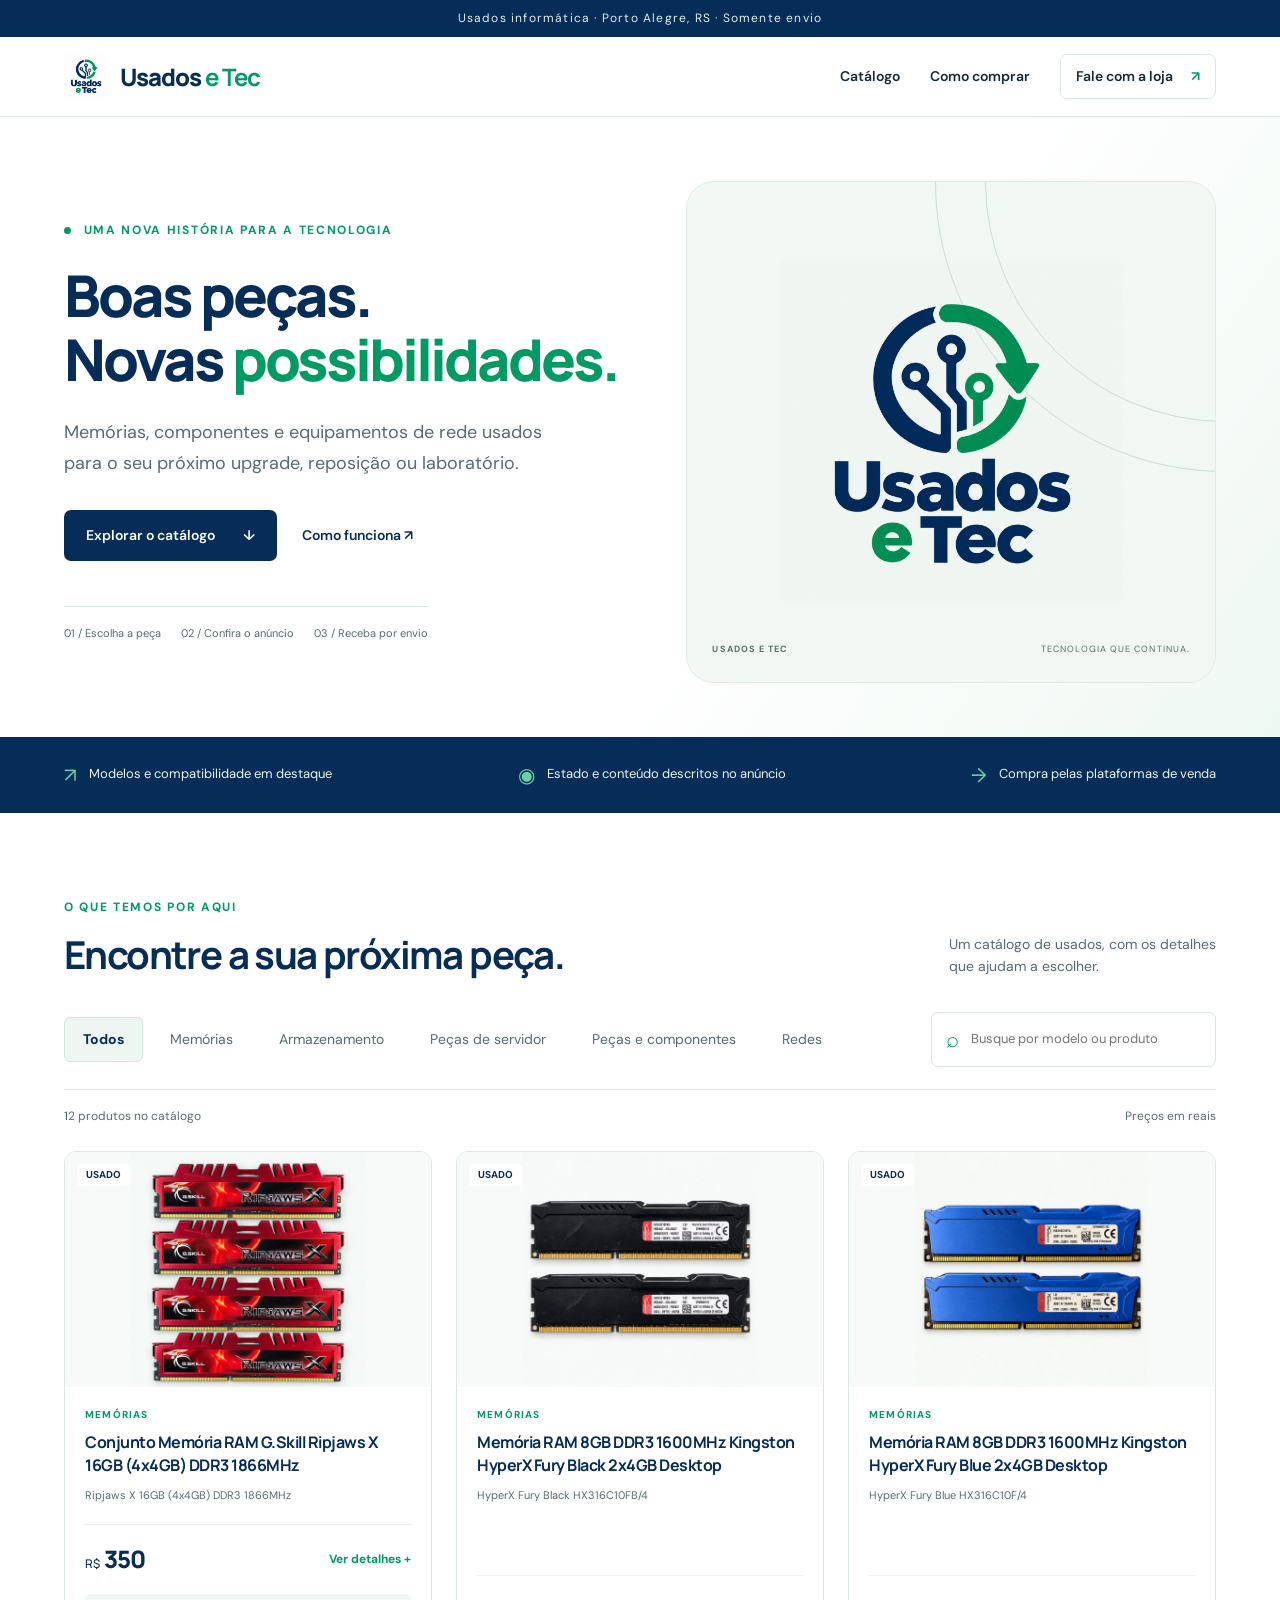
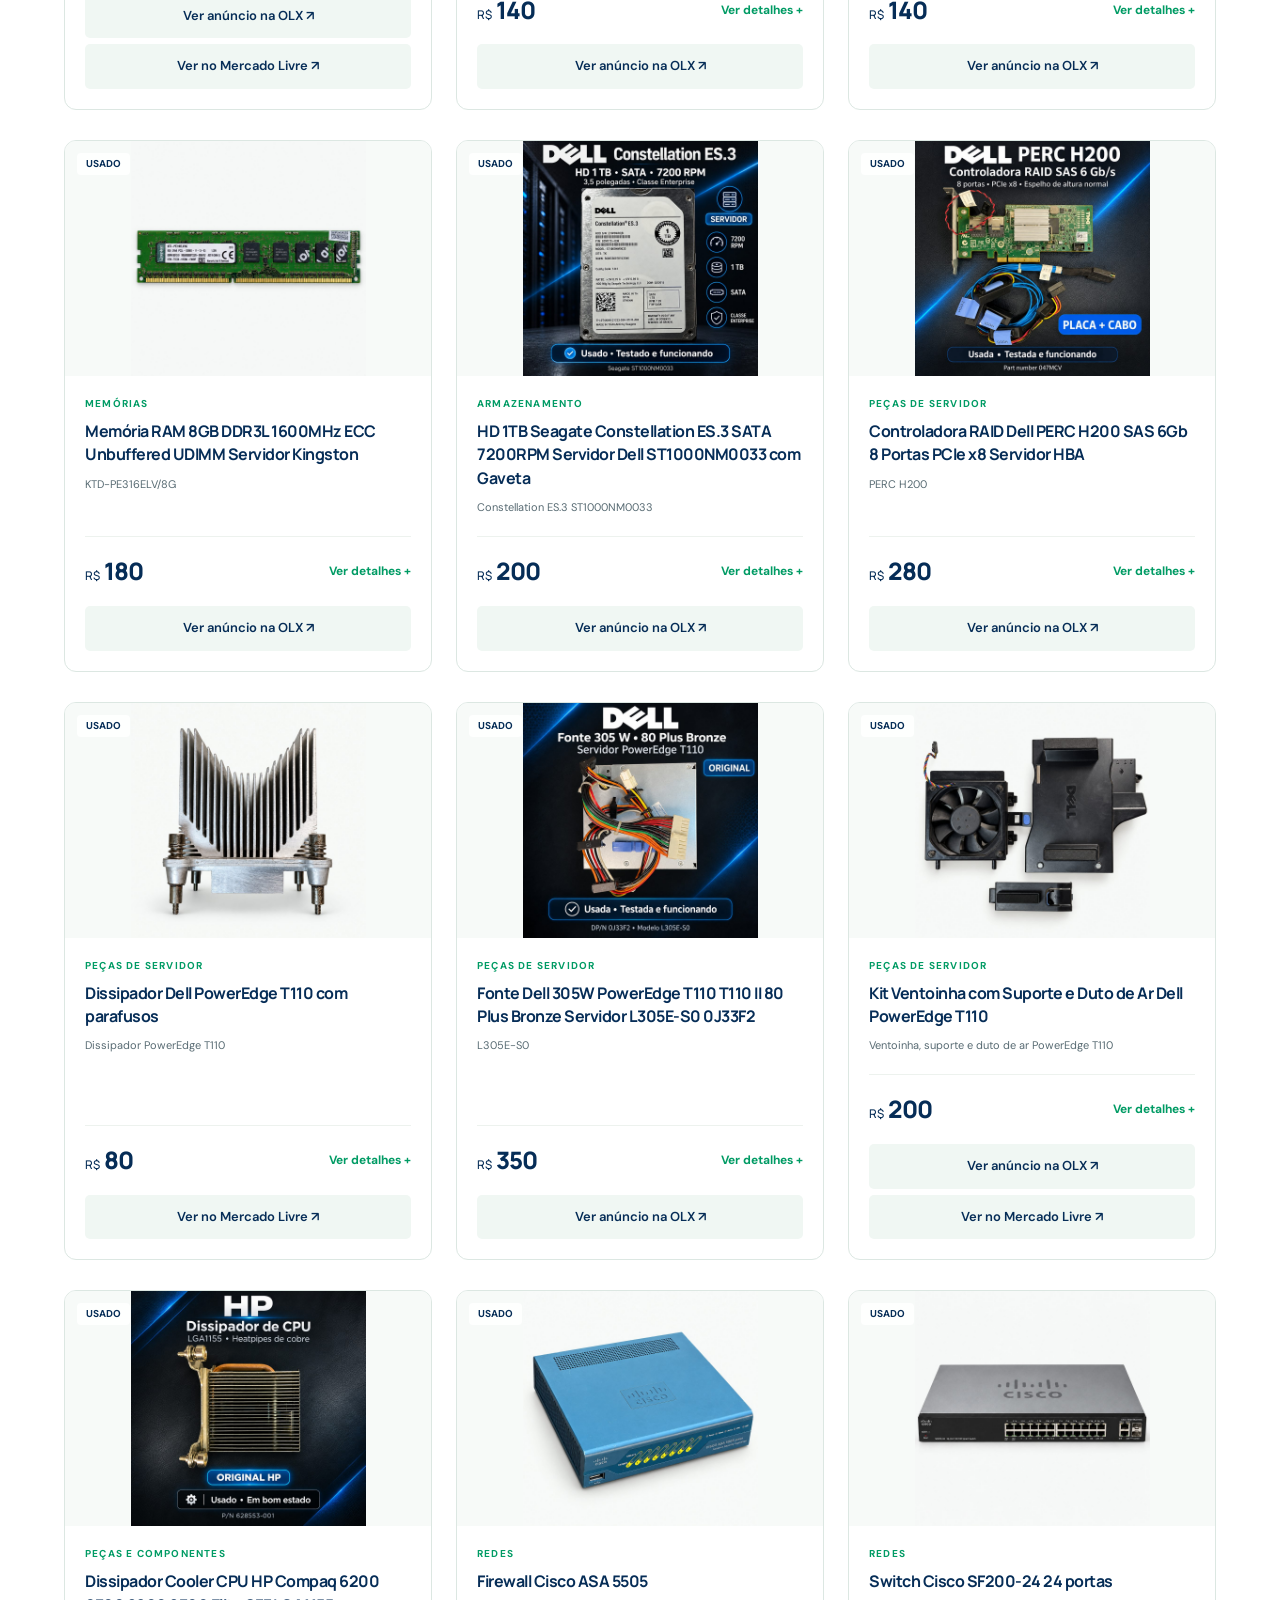
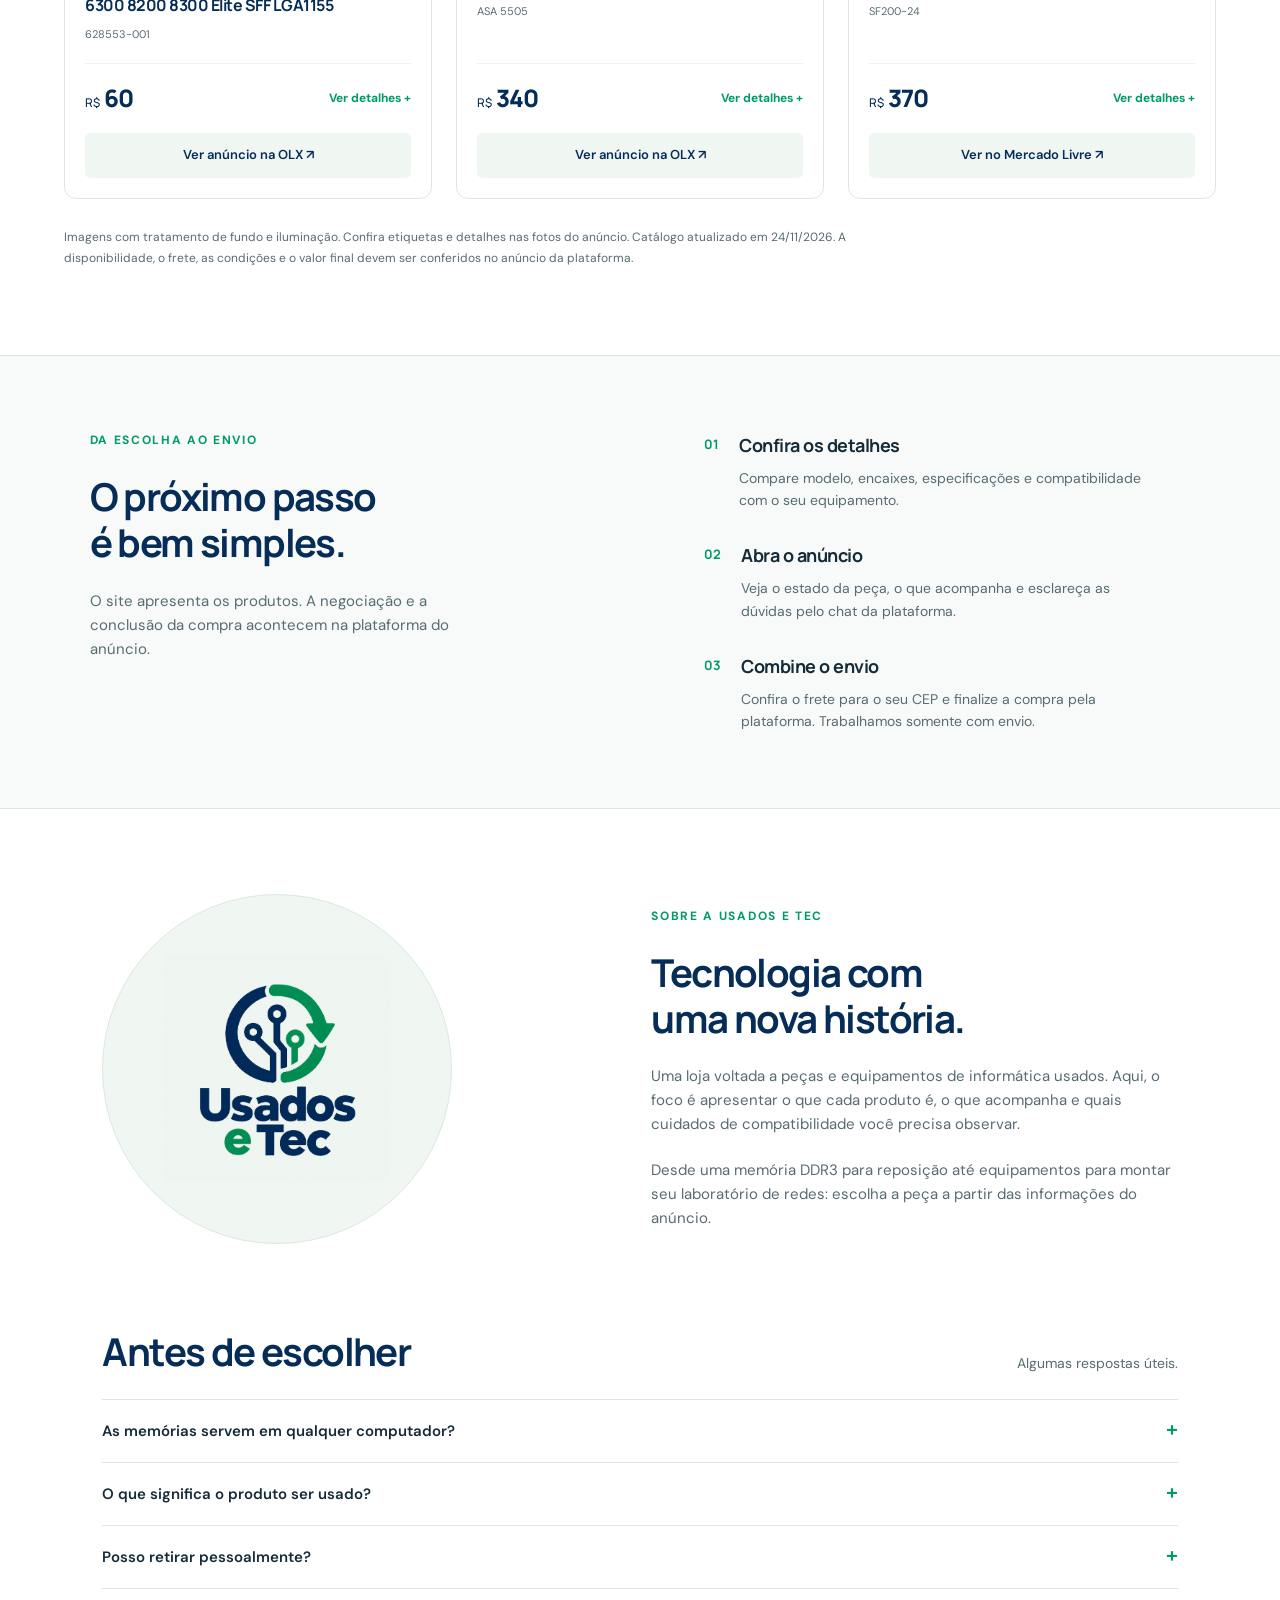
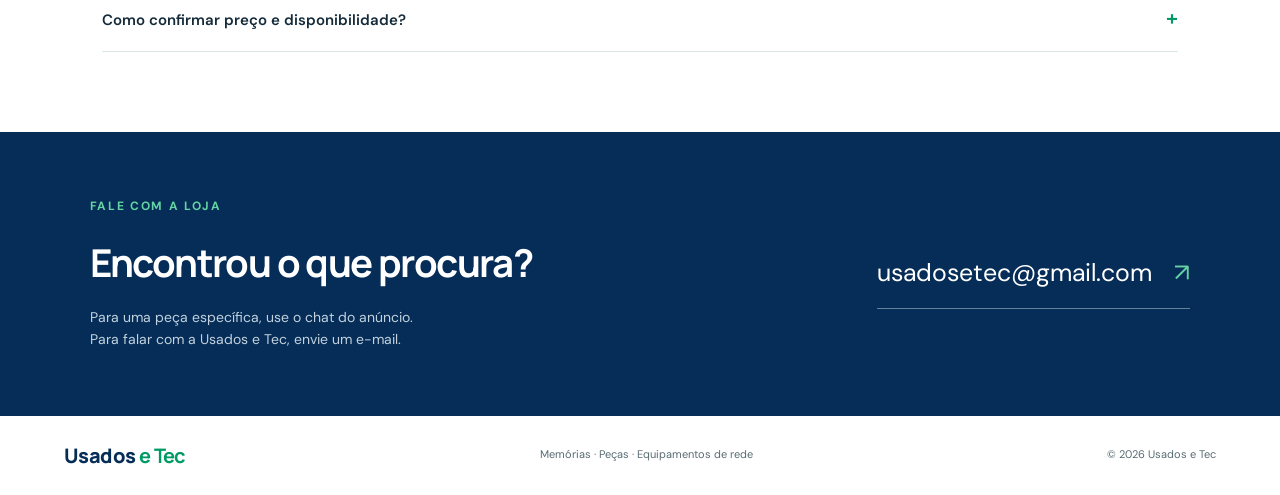
==== index.html @ 4779d508 "Site da loja gerado dos anúncios (24/11/2026)" ====
<!doctype html>
<html lang="pt-BR"><head><meta charset="utf-8"><meta name="viewport" content="width=device-width,initial-scale=1"><meta name="theme-color" content="#062d57"><title>Usados e Tec — Tecnologia com uma nova história</title><meta name="description" content="Memórias, peças de computador e equipamentos de rede usados. Conheça os produtos da Usados e Tec e veja os anúncios para comprar com envio."><link rel="icon" href="assets/logo.png"><link rel="stylesheet" href="style.css"><link rel="canonical" href="https://usadosetec.com.br/">
<script type="application/ld+json">{"@context": "https://schema.org", "@type": "Store", "name": "Usados e Tec", "url": "https://usadosetec.com.br/", "email": "usadosetec@gmail.com", "description": "Peças de informática, memórias e equipamentos de rede usados. Somente envio.", "address": {"@type": "PostalAddress", "addressLocality": "Porto Alegre", "addressRegion": "RS", "addressCountry": "BR"}}</script>
<script type="application/ld+json">{"@context": "https://schema.org", "@type": "ItemList", "name": "Catálogo Usados e Tec", "itemListElement": [{"@type": "ListItem", "position": 1, "url": "https://usadosetec.com.br/produto/memoria-gskill-ripjaws-x-16gb-4x4gb-ddr3-1866.html", "name": "Conjunto Memória RAM G.Skill Ripjaws X 16GB (4x4GB) DDR3 1866MHz"}, {"@type": "ListItem", "position": 2, "url": "https://usadosetec.com.br/produto/hyperx-fury-preta-2x4gb.html", "name": "Memória RAM 8GB DDR3 1600MHz Kingston HyperX Fury Black 2x4GB Desktop"}, {"@type": "ListItem", "position": 3, "url": "https://usadosetec.com.br/produto/hyperx-fury-azul-2x4gb.html", "name": "Memória RAM 8GB DDR3 1600MHz Kingston HyperX Fury Blue 2x4GB Desktop"}, {"@type": "ListItem", "position": 4, "url": "https://usadosetec.com.br/produto/kingston-ecc-8gb-ktd-pe316elv.html", "name": "Memória RAM 8GB DDR3L 1600MHz ECC Unbuffered UDIMM Servidor Kingston"}, {"@type": "ListItem", "position": 5, "url": "https://usadosetec.com.br/produto/hd-seagate-constellation-es3-1tb.html", "name": "HD 1TB Seagate Constellation ES.3 SATA 7200RPM Servidor Dell ST1000NM0033 com Gaveta"}, {"@type": "ListItem", "position": 6, "url": "https://usadosetec.com.br/produto/controladora-dell-perc-h200.html", "name": "Controladora RAID Dell PERC H200 SAS 6Gb 8 Portas PCIe x8 Servidor HBA"}, {"@type": "ListItem", "position": 7, "url": "https://usadosetec.com.br/produto/dissipador-dell-poweredge-t110.html", "name": "Dissipador Dell PowerEdge T110 com parafusos"}, {"@type": "ListItem", "position": 8, "url": "https://usadosetec.com.br/produto/fonte-dell-l305e-s0.html", "name": "Fonte Dell 305W PowerEdge T110 T110 II 80 Plus Bronze Servidor L305E-S0 0J33F2"}, {"@type": "ListItem", "position": 9, "url": "https://usadosetec.com.br/produto/kit-ventoinha-duto-dell-poweredge-t110.html", "name": "Kit Ventoinha com Suporte e Duto de Ar Dell PowerEdge T110"}, {"@type": "ListItem", "position": 10, "url": "https://usadosetec.com.br/produto/dissipador-hp-628553-001.html", "name": "Dissipador Cooler CPU HP Compaq 6200 6300 8200 8300 Elite SFF LGA1155"}, {"@type": "ListItem", "position": 11, "url": "https://usadosetec.com.br/produto/firewall-cisco-asa-5505.html", "name": "Firewall Cisco ASA 5505"}, {"@type": "ListItem", "position": 12, "url": "https://usadosetec.com.br/produto/switch-cisco-sf200-24.html", "name": "Switch Cisco SF200-24 24 portas"}]}</script>
</head>
<body>
<div class="topline">Usados informática · Porto Alegre, RS · Somente envio</div>
<header><a class="brand" href="#inicio" aria-label="Usados e Tec, início"><img src="assets/logo.png" alt="Logo Usados e Tec"><span>Usados <b>e Tec</b></span></a><nav aria-label="Principal"><a href="#catalogo">Catálogo</a><a href="#como-comprar">Como comprar</a><a href="#contato" class="nav-contact">Fale com a loja <span aria-hidden="true">↗</span></a></nav></header>
<main id="inicio">
<section class="hero"><div class="hero-copy"><p class="eyebrow"><span></span> Uma nova história para a tecnologia</p><h1>Boas peças.<br>Novas <em>possibilidades.</em></h1><p class="lead">Memórias, componentes e equipamentos de rede usados para o seu próximo upgrade, reposição ou laboratório.</p><div class="hero-actions"><a class="button primary" href="#catalogo">Explorar o catálogo <span>↓</span></a><a class="text-link" href="#como-comprar">Como funciona ↗</a></div><div class="hero-foot"><span>01 / Escolha a peça</span><span>02 / Confira o anúncio</span><span>03 / Receba por envio</span></div></div><div class="hero-visual"><div class="orbit orbit-one"></div><div class="orbit orbit-two"></div><img class="hero-logo" src="assets/logo.png" alt="Usados e Tec"><span class="visual-caption">USADOS E TEC <span>TECNOLOGIA QUE CONTINUA.</span></span></div></section>
<div class="principles"><p><span>↗</span> Modelos e compatibilidade em destaque</p><p><span>◉</span> Estado e conteúdo descritos no anúncio</p><p><span>→</span> Compra pelas plataformas de venda</p></div>
<section id="catalogo" class="catalog-section"><div class="section-heading"><div><p class="eyebrow">O que temos por aqui</p><h2>Encontre a sua próxima peça.</h2></div><p>Um catálogo de usados, com os detalhes<br>que ajudam a escolher.</p></div><div class="catalog-controls"><div class="filters" role="group" aria-label="Filtrar por categoria"><button class="active" data-category="Todos" aria-pressed="true">Todos</button><button data-category="Memórias" aria-pressed="false">Memórias</button><button data-category="Armazenamento" aria-pressed="false">Armazenamento</button><button data-category="Peças de servidor" aria-pressed="false">Peças de servidor</button><button data-category="Peças e componentes" aria-pressed="false">Peças e componentes</button><button data-category="Redes" aria-pressed="false">Redes</button></div><label class="search"><span aria-hidden="true">⌕</span><input type="search" id="search" placeholder="Busque por modelo ou produto" aria-label="Buscar produtos"></label></div><div class="results-line"><p id="results" role="status" aria-live="polite">12 produtos no catálogo</p><span>Preços em reais</span></div><div class="product-grid" id="products"><article class="product" data-category="Memórias" data-search="Conjunto Memória RAM G.Skill Ripjaws X 16GB (4x4GB) DDR3 1866MHz Ripjaws X 16GB (4x4GB) DDR3 1866MHz G.Skill  Memórias"><a class="photo-button" href="produto/memoria-gskill-ripjaws-x-16gb-4x4gb-ddr3-1866.html"><img src="assets/produtos/memoria-gskill-ripjaws-x-16gb-4x4gb-ddr3-1866-1.jpg" alt="Conjunto Memória RAM G.Skill Ripjaws X 16GB (4x4GB) DDR3 1866MHz" loading="lazy"><span class="condition">USADO</span></a><div class="product-body"><p class="category">Memórias</p><h3><a href="produto/memoria-gskill-ripjaws-x-16gb-4x4gb-ddr3-1866.html">Conjunto Memória RAM G.Skill Ripjaws X 16GB (4x4GB) DDR3 1866MHz</a></h3><p class="model">Ripjaws X 16GB (4x4GB) DDR3 1866MHz</p><div class="card-bottom"><span class="price"><small>R$</small>350</span><a class="details-button" href="produto/memoria-gskill-ripjaws-x-16gb-4x4gb-ddr3-1866.html">Ver detalhes +</a></div><a class="ad-link" href="https://www.olx.com.br/vi/1551239840" target="_blank" rel="noopener">Ver anúncio na OLX ↗</a><a class="ad-link" href="https://produto.mercadolivre.com.br/MLB-5433893897" target="_blank" rel="noopener">Ver no Mercado Livre ↗</a></div></article><article class="product" data-category="Memórias" data-search="Memória RAM 8GB DDR3 1600MHz Kingston HyperX Fury Black 2x4GB Desktop HyperX Fury Black HX316C10FB/4 Kingston HX316C10FB/4 Memórias"><a class="photo-button" href="produto/hyperx-fury-preta-2x4gb.html"><img src="assets/produtos/hyperx-fury-preta-2x4gb-1.jpg" alt="Memória RAM 8GB DDR3 1600MHz Kingston HyperX Fury Black 2x4GB Desktop" loading="lazy"><span class="condition">USADO</span></a><div class="product-body"><p class="category">Memórias</p><h3><a href="produto/hyperx-fury-preta-2x4gb.html">Memória RAM 8GB DDR3 1600MHz Kingston HyperX Fury Black 2x4GB Desktop</a></h3><p class="model">HyperX Fury Black HX316C10FB/4</p><div class="card-bottom"><span class="price"><small>R$</small>140</span><a class="details-button" href="produto/hyperx-fury-preta-2x4gb.html">Ver detalhes +</a></div><a class="ad-link" href="https://www.olx.com.br/vi/1551238916" target="_blank" rel="noopener">Ver anúncio na OLX ↗</a></div></article><article class="product" data-category="Memórias" data-search="Memória RAM 8GB DDR3 1600MHz Kingston HyperX Fury Blue 2x4GB Desktop HyperX Fury Blue HX316C10F/4 Kingston HX316C10F/4 Memórias"><a class="photo-button" href="produto/hyperx-fury-azul-2x4gb.html"><img src="assets/produtos/hyperx-fury-azul-2x4gb-1.jpg" alt="Memória RAM 8GB DDR3 1600MHz Kingston HyperX Fury Blue 2x4GB Desktop" loading="lazy"><span class="condition">USADO</span></a><div class="product-body"><p class="category">Memórias</p><h3><a href="produto/hyperx-fury-azul-2x4gb.html">Memória RAM 8GB DDR3 1600MHz Kingston HyperX Fury Blue 2x4GB Desktop</a></h3><p class="model">HyperX Fury Blue HX316C10F/4</p><div class="card-bottom"><span class="price"><small>R$</small>140</span><a class="details-button" href="produto/hyperx-fury-azul-2x4gb.html">Ver detalhes +</a></div><a class="ad-link" href="https://www.olx.com.br/vi/1551242463" target="_blank" rel="noopener">Ver anúncio na OLX ↗</a></div></article><article class="product" data-category="Memórias" data-search="Memória RAM 8GB DDR3L 1600MHz ECC Unbuffered UDIMM Servidor Kingston KTD-PE316ELV/8G Kingston KTD-PE316ELV/8G Memórias"><a class="photo-button" href="produto/kingston-ecc-8gb-ktd-pe316elv.html"><img src="assets/produtos/kingston-ecc-8gb-ktd-pe316elv-1.jpg" alt="Memória RAM 8GB DDR3L 1600MHz ECC Unbuffered UDIMM Servidor Kingston" loading="lazy"><span class="condition">USADO</span></a><div class="product-body"><p class="category">Memórias</p><h3><a href="produto/kingston-ecc-8gb-ktd-pe316elv.html">Memória RAM 8GB DDR3L 1600MHz ECC Unbuffered UDIMM Servidor Kingston</a></h3><p class="model">KTD-PE316ELV/8G</p><div class="card-bottom"><span class="price"><small>R$</small>180</span><a class="details-button" href="produto/kingston-ecc-8gb-ktd-pe316elv.html">Ver detalhes +</a></div><a class="ad-link" href="https://www.olx.com.br/vi/1551113189" target="_blank" rel="noopener">Ver anúncio na OLX ↗</a></div></article><article class="product" data-category="Armazenamento" data-search="HD 1TB Seagate Constellation ES.3 SATA 7200RPM Servidor Dell ST1000NM0033 com Gaveta Constellation ES.3 ST1000NM0033 Seagate ST1000NM0033 Armazenamento"><a class="photo-button" href="produto/hd-seagate-constellation-es3-1tb.html"><img src="assets/produtos/hd-seagate-constellation-es3-1tb-1.jpg" alt="HD 1TB Seagate Constellation ES.3 SATA 7200RPM Servidor Dell ST1000NM0033 com Gaveta" loading="lazy"><span class="condition">USADO</span></a><div class="product-body"><p class="category">Armazenamento</p><h3><a href="produto/hd-seagate-constellation-es3-1tb.html">HD 1TB Seagate Constellation ES.3 SATA 7200RPM Servidor Dell ST1000NM0033 com Gaveta</a></h3><p class="model">Constellation ES.3 ST1000NM0033</p><div class="card-bottom"><span class="price"><small>R$</small>200</span><a class="details-button" href="produto/hd-seagate-constellation-es3-1tb.html">Ver detalhes +</a></div><a class="ad-link" href="https://www.olx.com.br/vi/1555475109" target="_blank" rel="noopener">Ver anúncio na OLX ↗</a></div></article><article class="product" data-category="Peças de servidor" data-search="Controladora RAID Dell PERC H200 SAS 6Gb 8 Portas PCIe x8 Servidor HBA PERC H200 Dell 047MCV Peças de servidor"><a class="photo-button" href="produto/controladora-dell-perc-h200.html"><img src="assets/produtos/controladora-dell-perc-h200-1.jpg" alt="Controladora RAID Dell PERC H200 SAS 6Gb 8 Portas PCIe x8 Servidor HBA" loading="lazy"><span class="condition">USADO</span></a><div class="product-body"><p class="category">Peças de servidor</p><h3><a href="produto/controladora-dell-perc-h200.html">Controladora RAID Dell PERC H200 SAS 6Gb 8 Portas PCIe x8 Servidor HBA</a></h3><p class="model">PERC H200</p><div class="card-bottom"><span class="price"><small>R$</small>280</span><a class="details-button" href="produto/controladora-dell-perc-h200.html">Ver detalhes +</a></div><a class="ad-link" href="https://www.olx.com.br/vi/1553845731" target="_blank" rel="noopener">Ver anúncio na OLX ↗</a></div></article><article class="product" data-category="Peças de servidor" data-search="Dissipador Dell PowerEdge T110 com parafusos Dissipador PowerEdge T110 Dell  Peças de servidor"><a class="photo-button" href="produto/dissipador-dell-poweredge-t110.html"><img src="assets/produtos/dissipador-dell-poweredge-t110-1.jpg" alt="Dissipador Dell PowerEdge T110 com parafusos" loading="lazy"><span class="condition">USADO</span></a><div class="product-body"><p class="category">Peças de servidor</p><h3><a href="produto/dissipador-dell-poweredge-t110.html">Dissipador Dell PowerEdge T110 com parafusos</a></h3><p class="model">Dissipador PowerEdge T110</p><div class="card-bottom"><span class="price"><small>R$</small>80</span><a class="details-button" href="produto/dissipador-dell-poweredge-t110.html">Ver detalhes +</a></div><a class="ad-link" href="https://produto.mercadolivre.com.br/MLB-7855555522" target="_blank" rel="noopener">Ver no Mercado Livre ↗</a></div></article><article class="product" data-category="Peças de servidor" data-search="Fonte Dell 305W PowerEdge T110 T110 II 80 Plus Bronze Servidor L305E-S0 0J33F2 L305E-S0 Dell 0J33F2 Peças de servidor"><a class="photo-button" href="produto/fonte-dell-l305e-s0.html"><img src="assets/produtos/fonte-dell-l305e-s0-1.jpg" alt="Fonte Dell 305W PowerEdge T110 T110 II 80 Plus Bronze Servidor L305E-S0 0J33F2" loading="lazy"><span class="condition">USADO</span></a><div class="product-body"><p class="category">Peças de servidor</p><h3><a href="produto/fonte-dell-l305e-s0.html">Fonte Dell 305W PowerEdge T110 T110 II 80 Plus Bronze Servidor L305E-S0 0J33F2</a></h3><p class="model">L305E-S0</p><div class="card-bottom"><span class="price"><small>R$</small>350</span><a class="details-button" href="produto/fonte-dell-l305e-s0.html">Ver detalhes +</a></div><a class="ad-link" href="https://www.olx.com.br/vi/1553847389" target="_blank" rel="noopener">Ver anúncio na OLX ↗</a></div></article><article class="product" data-category="Peças de servidor" data-search="Kit Ventoinha com Suporte e Duto de Ar Dell PowerEdge T110 Ventoinha, suporte e duto de ar PowerEdge T110 Dell  Peças de servidor"><a class="photo-button" href="produto/kit-ventoinha-duto-dell-poweredge-t110.html"><img src="assets/produtos/kit-ventoinha-duto-dell-poweredge-t110-1.jpg" alt="Kit Ventoinha com Suporte e Duto de Ar Dell PowerEdge T110" loading="lazy"><span class="condition">USADO</span></a><div class="product-body"><p class="category">Peças de servidor</p><h3><a href="produto/kit-ventoinha-duto-dell-poweredge-t110.html">Kit Ventoinha com Suporte e Duto de Ar Dell PowerEdge T110</a></h3><p class="model">Ventoinha, suporte e duto de ar PowerEdge T110</p><div class="card-bottom"><span class="price"><small>R$</small>200</span><a class="details-button" href="produto/kit-ventoinha-duto-dell-poweredge-t110.html">Ver detalhes +</a></div><a class="ad-link" href="https://www.olx.com.br/vi/1551110392" target="_blank" rel="noopener">Ver anúncio na OLX ↗</a><a class="ad-link" href="https://produto.mercadolivre.com.br/MLB-7855570958" target="_blank" rel="noopener">Ver no Mercado Livre ↗</a></div></article><article class="product" data-category="Peças e componentes" data-search="Dissipador Cooler CPU HP Compaq 6200 6300 8200 8300 Elite SFF LGA1155 628553-001 HP 628553-001 Peças e componentes"><a class="photo-button" href="produto/dissipador-hp-628553-001.html"><img src="assets/produtos/dissipador-hp-628553-001-1.jpg" alt="Dissipador Cooler CPU HP Compaq 6200 6300 8200 8300 Elite SFF LGA1155" loading="lazy"><span class="condition">USADO</span></a><div class="product-body"><p class="category">Peças e componentes</p><h3><a href="produto/dissipador-hp-628553-001.html">Dissipador Cooler CPU HP Compaq 6200 6300 8200 8300 Elite SFF LGA1155</a></h3><p class="model">628553-001</p><div class="card-bottom"><span class="price"><small>R$</small>60</span><a class="details-button" href="produto/dissipador-hp-628553-001.html">Ver detalhes +</a></div><a class="ad-link" href="https://www.olx.com.br/vi/1553870075" target="_blank" rel="noopener">Ver anúncio na OLX ↗</a></div></article><article class="product" data-category="Redes" data-search="Firewall Cisco ASA 5505 ASA 5505 Cisco ASA5505 Redes"><a class="photo-button" href="produto/firewall-cisco-asa-5505.html"><img src="assets/produtos/firewall-cisco-asa-5505-1.jpg" alt="Firewall Cisco ASA 5505" loading="lazy"><span class="condition">USADO</span></a><div class="product-body"><p class="category">Redes</p><h3><a href="produto/firewall-cisco-asa-5505.html">Firewall Cisco ASA 5505</a></h3><p class="model">ASA 5505</p><div class="card-bottom"><span class="price"><small>R$</small>340</span><a class="details-button" href="produto/firewall-cisco-asa-5505.html">Ver detalhes +</a></div><a class="ad-link" href="https://www.olx.com.br/vi/1551140521" target="_blank" rel="noopener">Ver anúncio na OLX ↗</a></div></article><article class="product" data-category="Redes" data-search="Switch Cisco SF200-24 24 portas SF200-24 Cisco SF200-24 Redes"><a class="photo-button" href="produto/switch-cisco-sf200-24.html"><img src="assets/produtos/switch-cisco-sf200-24-1.jpg" alt="Switch Cisco SF200-24 24 portas" loading="lazy"><span class="condition">USADO</span></a><div class="product-body"><p class="category">Redes</p><h3><a href="produto/switch-cisco-sf200-24.html">Switch Cisco SF200-24 24 portas</a></h3><p class="model">SF200-24</p><div class="card-bottom"><span class="price"><small>R$</small>370</span><a class="details-button" href="produto/switch-cisco-sf200-24.html">Ver detalhes +</a></div><a class="ad-link" href="https://produto.mercadolivre.com.br/MLB-5433871501" target="_blank" rel="noopener">Ver no Mercado Livre ↗</a></div></article></div><p class="catalog-note">Imagens com tratamento de fundo e iluminação. Confira etiquetas e detalhes nas fotos do anúncio. Catálogo atualizado em 24/11/2026. A disponibilidade, o frete, as condições e o valor final devem ser conferidos no anúncio da plataforma.</p></section>
<section class="how-section" id="como-comprar"><div><p class="eyebrow">Da escolha ao envio</p><h2>O próximo passo<br>é bem simples.</h2><p>O site apresenta os produtos. A negociação e a conclusão da compra acontecem na plataforma do anúncio.</p></div><ol><li><span>01</span><div><h3>Confira os detalhes</h3><p>Compare modelo, encaixes, especificações e compatibilidade com o seu equipamento.</p></div></li><li><span>02</span><div><h3>Abra o anúncio</h3><p>Veja o estado da peça, o que acompanha e esclareça as dúvidas pelo chat da plataforma.</p></div></li><li><span>03</span><div><h3>Combine o envio</h3><p>Confira o frete para o seu CEP e finalize a compra pela plataforma. Trabalhamos somente com envio.</p></div></li></ol></section>
<section class="about"><div class="about-mark"><img src="assets/logo.png" alt="Marca Usados e Tec" loading="lazy"></div><div><p class="eyebrow">Sobre a Usados e Tec</p><h2>Tecnologia com<br>uma nova história.</h2><p>Uma loja voltada a peças e equipamentos de informática usados. Aqui, o foco é apresentar o que cada produto é, o que acompanha e quais cuidados de compatibilidade você precisa observar.</p><p>Desde uma memória DDR3 para reposição até equipamentos para montar seu laboratório de redes: escolha a peça a partir das informações do anúncio.</p></div></section>
<section class="faq"><div class="section-heading"><h2>Antes de escolher</h2><p>Algumas respostas úteis.</p></div><details><summary>As memórias servem em qualquer computador?</summary><p>Não. Confira o padrão DDR, formato, capacidade, tensão e suporte da placa-mãe e do processador. Módulos ECC UDIMM exigem equipamentos compatíveis e não substituem automaticamente memórias comuns ou RDIMM.</p></details><details><summary>O que significa o produto ser usado?</summary><p>As peças podem apresentar marcas de uso. O estado, os testes informados e o conteúdo de cada kit estão descritos nos anúncios. Confira essas informações e tire dúvidas antes de comprar.</p></details><details><summary>Posso retirar pessoalmente?</summary><p>A loja trabalha somente com envio. Veja as opções e o custo de frete na plataforma do anúncio.</p></details><details><summary>Como confirmar preço e disponibilidade?</summary><p>Abra o anúncio do produto para consultar as condições atuais. O catálogo é uma apresentação dos itens e pode levar algum tempo para refletir uma venda ou alteração de preço.</p></details></section>
<section class="contact" id="contato"><div><p class="eyebrow">Fale com a loja</p><h2>Encontrou o que procura?</h2><p>Para uma peça específica, use o chat do anúncio.<br>Para falar com a Usados e Tec, envie um e-mail.</p></div><a href="mailto:usadosetec@gmail.com">usadosetec@gmail.com <span>↗</span></a></section>
</main><footer><a class="footer-brand" href="#inicio">Usados <b>e Tec</b></a><p>Memórias · Peças · Equipamentos de rede</p><span>© 2026 Usados e Tec</span></footer>
<script src="app.js"></script></body></html>
---- style.css ----
@import url('https://fonts.googleapis.com/css2?family=DM+Sans:wght@400;500;600;700&family=Manrope:wght@400;500;600;700;800&display=swap');
:root{--navy:#062d57;--green:#009b64;--ink:#152b3a;--muted:#586b73;--line:#dce7e2;--paper:#f7faf8}*{box-sizing:border-box}html{scroll-behavior:smooth;scroll-padding-top:100px}body{margin:0;background:#fff;color:var(--ink);font:16px/1.6 'DM Sans',Arial,sans-serif}a{color:inherit;text-decoration:none}button,input{font:inherit}button,a{ -webkit-tap-highlight-color:transparent}button{cursor:pointer}a:focus-visible,button:focus-visible,input:focus-visible,summary:focus-visible{outline:3px solid #3fa5e4;outline-offset:4px}img{max-width:100%}.topline{background:var(--navy);color:#e0efeb;text-align:center;padding:9px 20px;font-size:12px;letter-spacing:.1em}header{display:flex;align-items:center;justify-content:space-between;padding:17px max(5vw,24px);border-bottom:1px solid var(--line);background:rgba(255,255,255,.97);position:sticky;top:0;z-index:10}.brand{display:flex;align-items:center;gap:12px;color:var(--navy);font:800 24px Manrope,Arial,sans-serif;letter-spacing:-1px}.brand img{width:44px;height:44px;object-fit:contain}.brand b,.footer-brand b{color:var(--green)}nav{display:flex;align-items:center;gap:30px;font-size:14px;font-weight:600}.nav-contact{border:1px solid var(--line);border-radius:7px;padding:10px 15px}.nav-contact span{padding-left:15px;color:var(--green)}nav a:hover{color:var(--green)}h1,h2,h3,p{margin:0}h1,h2,h3{font-family:Manrope,Arial,sans-serif}h1{font-size:clamp(42px,4.5vw,72px);line-height:1.1;letter-spacing:-3px;font-weight:800;color:var(--navy)}h1 em{font-style:normal;color:var(--green)}h2{font-size:clamp(30px,3vw,44px);line-height:1.2;letter-spacing:-1.6px;color:var(--navy)}h3{font-size:18px;letter-spacing:-.5px}.hero{display:grid;grid-template-columns:1.1fr 1fr;min-height:620px;padding:64px 5vw 54px;gap:40px;background:linear-gradient(125deg,#fff 60%,#eef8f2)}.hero-copy{display:flex;flex-direction:column;align-items:flex-start;justify-content:center}.eyebrow{font-size:12px;font-weight:700;letter-spacing:.14em;text-transform:uppercase;margin-bottom:24px;color:var(--green)}.eyebrow span{display:inline-block;width:7px;height:7px;border-radius:50%;background:var(--green);margin-right:8px}.lead{font-size:18px;max-width:510px;color:var(--muted);margin-top:26px;line-height:1.7}.hero-actions{display:flex;gap:25px;align-items:center;margin-top:32px}.button{display:inline-flex;gap:28px;align-items:center;font-weight:600;font-size:14px;padding:14px 22px;border-radius:7px}.primary{background:var(--navy);color:white}.primary:hover{background:#09477d}.text-link{font-size:14px;font-weight:600;color:var(--navy)}.hero-foot{display:flex;gap:20px;margin-top:45px;border-top:1px solid var(--line);padding-top:18px;font-size:11px;color:var(--muted)}.hero-visual{position:relative;display:grid;place-items:center;overflow:hidden;border-radius:28px;background:#f1f7f3;min-height:440px;border:1px solid #e2ece5}.hero-logo{width:65%;position:relative;mix-blend-mode:multiply}.orbit{position:absolute;border:1px solid #c6e0d5;border-radius:50%;width:480px;height:480px;right:-250px;top:-240px}.orbit-two{width:580px;height:580px;right:-300px;top:-290px}.visual-caption{position:absolute;bottom:25px;left:25px;right:25px;display:flex;justify-content:space-between;font-size:9px;font-weight:700;letter-spacing:.12em;color:#54736b}.visual-caption span{font-weight:400}.principles{display:flex;justify-content:space-between;gap:25px;background:var(--navy);padding:22px 5vw;color:#ebf4f1;font-size:13px}.principles p{display:flex;align-items:center;gap:12px}.principles span{color:#65d4a4;font-size:20px}.catalog-section{padding:85px 5vw}.section-heading{display:flex;justify-content:space-between;align-items:flex-end;gap:24px;margin-bottom:34px}.section-heading .eyebrow{margin-bottom:15px}.section-heading>p{font-size:14px;color:var(--muted)}.catalog-controls{display:flex;justify-content:space-between;align-items:center;gap:20px;border-bottom:1px solid var(--line);padding-bottom:22px}.filters{display:flex;gap:8px;flex-wrap:wrap}.filters button{border:1px solid transparent;background:transparent;color:var(--muted);font-size:14px;padding:10px 18px;border-radius:6px}.filters button.active{color:var(--navy);border-color:#d5e6dd;background:#eef6f1;font-weight:700}.search{display:flex;align-items:center;gap:10px;border:1px solid var(--line);padding:9px 14px;border-radius:7px;min-width:285px}.search span{font-size:22px;color:var(--green)}.search input{border:0;background:none;width:100%;min-width:0;font-size:13px;color:var(--ink);outline:none}.results-line{display:flex;justify-content:space-between;font-size:12px;color:var(--muted);margin:17px 0 25px}.product-grid{display:grid;grid-template-columns:repeat(3,1fr);gap:30px 24px}.product{border:1px solid var(--line);border-radius:12px;overflow:hidden;background:white;display:flex;flex-direction:column;transition:transform .2s,box-shadow .2s}.product:hover{transform:translateY(-4px);box-shadow:0 12px 30px #062d570d}.photo-button{padding:0;background:#eff4f0;border:0;width:100%;height:235px;overflow:hidden;position:relative}.photo-button img{width:100%;height:100%;object-fit:contain;background:var(--paper);transition:transform .4s}.product:hover .photo-button img{transform:scale(1.04)}.condition{position:absolute;top:12px;left:12px;background:#ffffffed;padding:3px 9px;border-radius:4px;font-size:10px;color:var(--navy);font-weight:700}.product-body{padding:20px;display:flex;flex-direction:column;flex:1}.category{font-size:10px;text-transform:uppercase;letter-spacing:.12em;color:var(--green);font-weight:700;margin-bottom:8px}.product h3{font-size:16px;color:var(--navy);line-height:1.45;margin-bottom:9px}.model{font-size:11px;color:var(--muted);margin-bottom:20px;word-break:break-word}.card-bottom{display:flex;align-items:center;justify-content:space-between;margin-top:auto;gap:10px;border-top:1px solid #edf2ee;padding-top:15px}.price{font-family:Manrope,sans-serif;font-size:24px;font-weight:800;letter-spacing:-1px;color:var(--navy)}.price small{font-size:12px;font-weight:500;letter-spacing:0;margin-right:4px}.details-button{border:0;background:none;padding:7px 0;font-size:12px;font-weight:700;color:var(--green)}.ad-link{display:block;background:#f0f7f3;text-align:center;font-size:13px;font-weight:600;color:var(--navy);padding:12px;border-radius:5px;margin-top:15px}.ad-link:hover{background:#def0e5}.catalog-note{font-size:12px;color:var(--muted);line-height:1.8;margin-top:28px;max-width:800px}.empty{grid-column:1/-1;padding:50px;background:var(--paper);text-align:center;border-radius:10px}.how-section{background:var(--paper);display:grid;grid-template-columns:1fr 1fr;gap:10vw;padding:75px 7vw;border-top:1px solid var(--line);border-bottom:1px solid var(--line)}.how-section>div>p:last-child{color:var(--muted);font-size:15px;max-width:380px;margin-top:23px}.how-section ol{list-style:none;padding:0;margin:0;display:flex;flex-direction:column;gap:30px}.how-section li{display:flex;gap:20px}.how-section li>span{font:700 13px Manrope,sans-serif;color:var(--green);padding-top:4px}.how-section li p{font-size:14px;color:var(--muted);margin-top:7px;max-width:420px}.about{padding:85px 8vw;display:grid;grid-template-columns:.8fr 1fr;gap:10vw;align-items:center}.about-mark{border-radius:50%;background:#f0f7f2;aspect-ratio:1;display:grid;place-items:center;max-width:350px;border:1px solid var(--line)}.about-mark img{width:65%;mix-blend-mode:multiply}.about p:not(.eyebrow){color:var(--muted);font-size:15px;margin-top:22px}.faq{padding:0 8vw 80px}.faq .section-heading{margin-bottom:24px}.faq details{border-top:1px solid var(--line);padding:19px 0}.faq details:last-child{border-bottom:1px solid var(--line)}summary{cursor:pointer;list-style:none;display:flex;justify-content:space-between;gap:18px;font-weight:600;font-size:15px}summary:after{content:'+';font-size:21px;color:var(--green);line-height:1}details[open] summary:after{content:'−'}details p{padding:15px 35px 0 0;color:var(--muted);font-size:14px;max-width:850px}.contact{background:var(--navy);color:white;padding:65px 7vw;display:flex;align-items:center;justify-content:space-between;gap:35px}.contact h2{color:white}.contact .eyebrow{color:#65d4a4}.contact p:last-child{color:#c2d2de;margin-top:20px;font-size:14px}.contact>a{border-bottom:1px solid #64819b;padding:15px 0;font-size:clamp(16px,2vw,25px);white-space:nowrap}.contact>a span{color:#65d4a4;padding-left:15px}footer{display:flex;align-items:center;justify-content:space-between;padding:26px 5vw;gap:20px;font-size:11px;color:var(--muted)}.footer-brand{font:800 20px Manrope,sans-serif;color:var(--navy);letter-spacing:-.6px}dialog{border:0;border-radius:15px;padding:0;width:min(850px,92vw);color:var(--ink);box-shadow:0 30px 90px #0003}dialog::backdrop{background:#062d5788;backdrop-filter:blur(3px)}.close-dialog{position:absolute;right:12px;top:12px;border:1px solid var(--line);border-radius:50%;background:#fff;width:35px;height:35px;font-size:24px;z-index:2}.detail-layout{display:grid;grid-template-columns:1fr 1fr}.detail-layout>img{width:100%;height:100%;min-height:430px;object-fit:contain;background:var(--paper)}.detail-info{padding:48px 30px 30px}.detail-info h2{font-size:25px;letter-spacing:-.6px}.detail-info .price{display:block;margin:20px 0}.detail-info dl{font-size:13px}.detail-info dt{font-weight:700;margin-top:16px;color:var(--navy)}.detail-info dd{margin:5px 0;color:var(--muted)}.detail-info .ad-link{margin-top:25px}.detail-info>p:last-child{font-size:11px;color:var(--muted);margin-top:12px}@media(min-width:1550px){main,header,footer,.topline{padding-left:max(5vw,calc((100vw - 1450px)/2));padding-right:max(5vw,calc((100vw - 1450px)/2))}main{padding:0}.hero,.catalog-section{padding-left:max(5vw,calc((100vw - 1450px)/2));padding-right:max(5vw,calc((100vw - 1450px)/2))}}@media(max-width:900px){nav{gap:17px}.hero{gap:25px;padding-top:45px;min-height:530px}h1{letter-spacing:-2px}.hero-foot{flex-wrap:wrap;gap:10px}.hero-visual{min-height:350px}.visual-caption{font-size:8px}.visual-caption span{display:none}.principles{font-size:11px;gap:12px}.product-grid{grid-template-columns:repeat(2,1fr)}.catalog-controls{flex-direction:column;align-items:stretch}.search{min-width:0}.about{gap:5vw}.contact{flex-direction:column;align-items:flex-start}.how-section{gap:5vw}}@media(max-width:600px){header{padding:12px 20px}.brand{font-size:20px;gap:6px}.brand img{width:35px;height:35px}nav a:not(.nav-contact){display:none}.nav-contact{font-size:11px;padding:8px 10px}.nav-contact span{padding-left:5px}.topline{font-size:9px;letter-spacing:.06em}.hero{display:flex;flex-direction:column;padding:37px 22px 30px;gap:32px}h1{font-size:43px;letter-spacing:-2px}.eyebrow{font-size:9px;letter-spacing:.1em;margin-bottom:20px}.lead{font-size:16px;margin-top:21px}.hero-actions{gap:19px}.button{padding:13px 16px;font-size:12px;gap:18px}.text-link{font-size:12px}.hero-foot{font-size:9px;margin-top:30px;gap:12px}.hero-visual{min-height:300px}.hero-logo{width:58%}.principles{flex-direction:column;padding:18px 22px;gap:9px;font-size:12px}.principles span{font-size:17px}.catalog-section{padding:48px 20px}.section-heading{display:block;margin-bottom:25px}.section-heading>p{margin-top:15px;font-size:13px}h2{font-size:31px;letter-spacing:-1px}.filters{gap:3px}.filters button{padding:8px 11px;font-size:12px}.product-grid{grid-template-columns:1fr;gap:24px}.photo-button{height:265px}.product-body{padding:21px}.product h3{font-size:18px}.how-section{grid-template-columns:1fr;padding:45px 24px;gap:35px}.about{grid-template-columns:1fr;padding:50px 24px;gap:30px}.about-mark{width:210px;margin:auto}.faq{padding:0 24px 45px}summary{font-size:14px}.contact{padding:42px 24px;gap:20px}.contact>a{font-size:17px}footer{flex-direction:column;align-items:flex-start;padding:25px 24px;gap:9px}.detail-layout{grid-template-columns:1fr}.detail-layout>img{height:230px;min-height:0}.detail-info{padding:25px}.detail-info h2{font-size:24px}}@media(prefers-reduced-motion:reduce){html{scroll-behavior:auto}*{transition:none!important}}

/* ---- gerado por site/gerar_site.py: páginas de produto ---- */
.product[hidden]{display:none}
.product h3 a:hover{color:var(--green)}
.product .ad-link+.ad-link{margin-top:6px}
.product-page{padding:28px max(5vw,16px) 64px;max-width:1240px;margin:0 auto}
.crumbs{font-size:14px;color:var(--muted);margin-bottom:22px}.crumbs a{color:var(--green);font-weight:600}
.pp-grid{display:grid;grid-template-columns:minmax(0,1.05fr) minmax(0,1fr);gap:48px;align-items:start}
.pp-main{width:100%;aspect-ratio:1;object-fit:contain;background:var(--paper);border:1px solid var(--line);border-radius:12px}
.pp-thumbs{display:grid;grid-template-columns:repeat(auto-fill,minmax(96px,1fr));gap:10px;margin-top:12px}
.pp-thumbs img{width:100%;aspect-ratio:1;object-fit:cover;border:1px solid var(--line);border-radius:8px;background:var(--paper)}
.product-page h1{font-size:clamp(26px,2.6vw,36px);letter-spacing:-1px;line-height:1.2;margin:8px 0 18px}
.pp-info .price{display:block;font-size:40px;margin-bottom:22px}
.pp-buy{display:flex;flex-wrap:wrap;gap:12px}
.pp-note{font-size:14px;color:var(--muted);margin:16px 0 26px}
.pp-info dl{display:grid;grid-template-columns:max-content 1fr;gap:10px 20px;margin:0;border-top:1px solid var(--line);padding-top:22px}
.pp-info dt{font-weight:700;color:var(--navy)}.pp-info dd{margin:0}.pp-info dd ul{margin:0;padding-left:18px}
.pp-desc{margin-top:56px;max-width:780px}.pp-desc h2{font-size:28px;margin-bottom:16px}
.pp-desc h3{font-size:16px;margin:24px 0 8px;color:var(--navy)}.pp-desc p{margin:0 0 10px}.pp-desc ul{margin:0;padding-left:20px}
@media (max-width:820px){.pp-grid{grid-template-columns:1fr;gap:28px}.pp-info dl{grid-template-columns:1fr;gap:2px}.pp-info dd{margin-bottom:10px}}
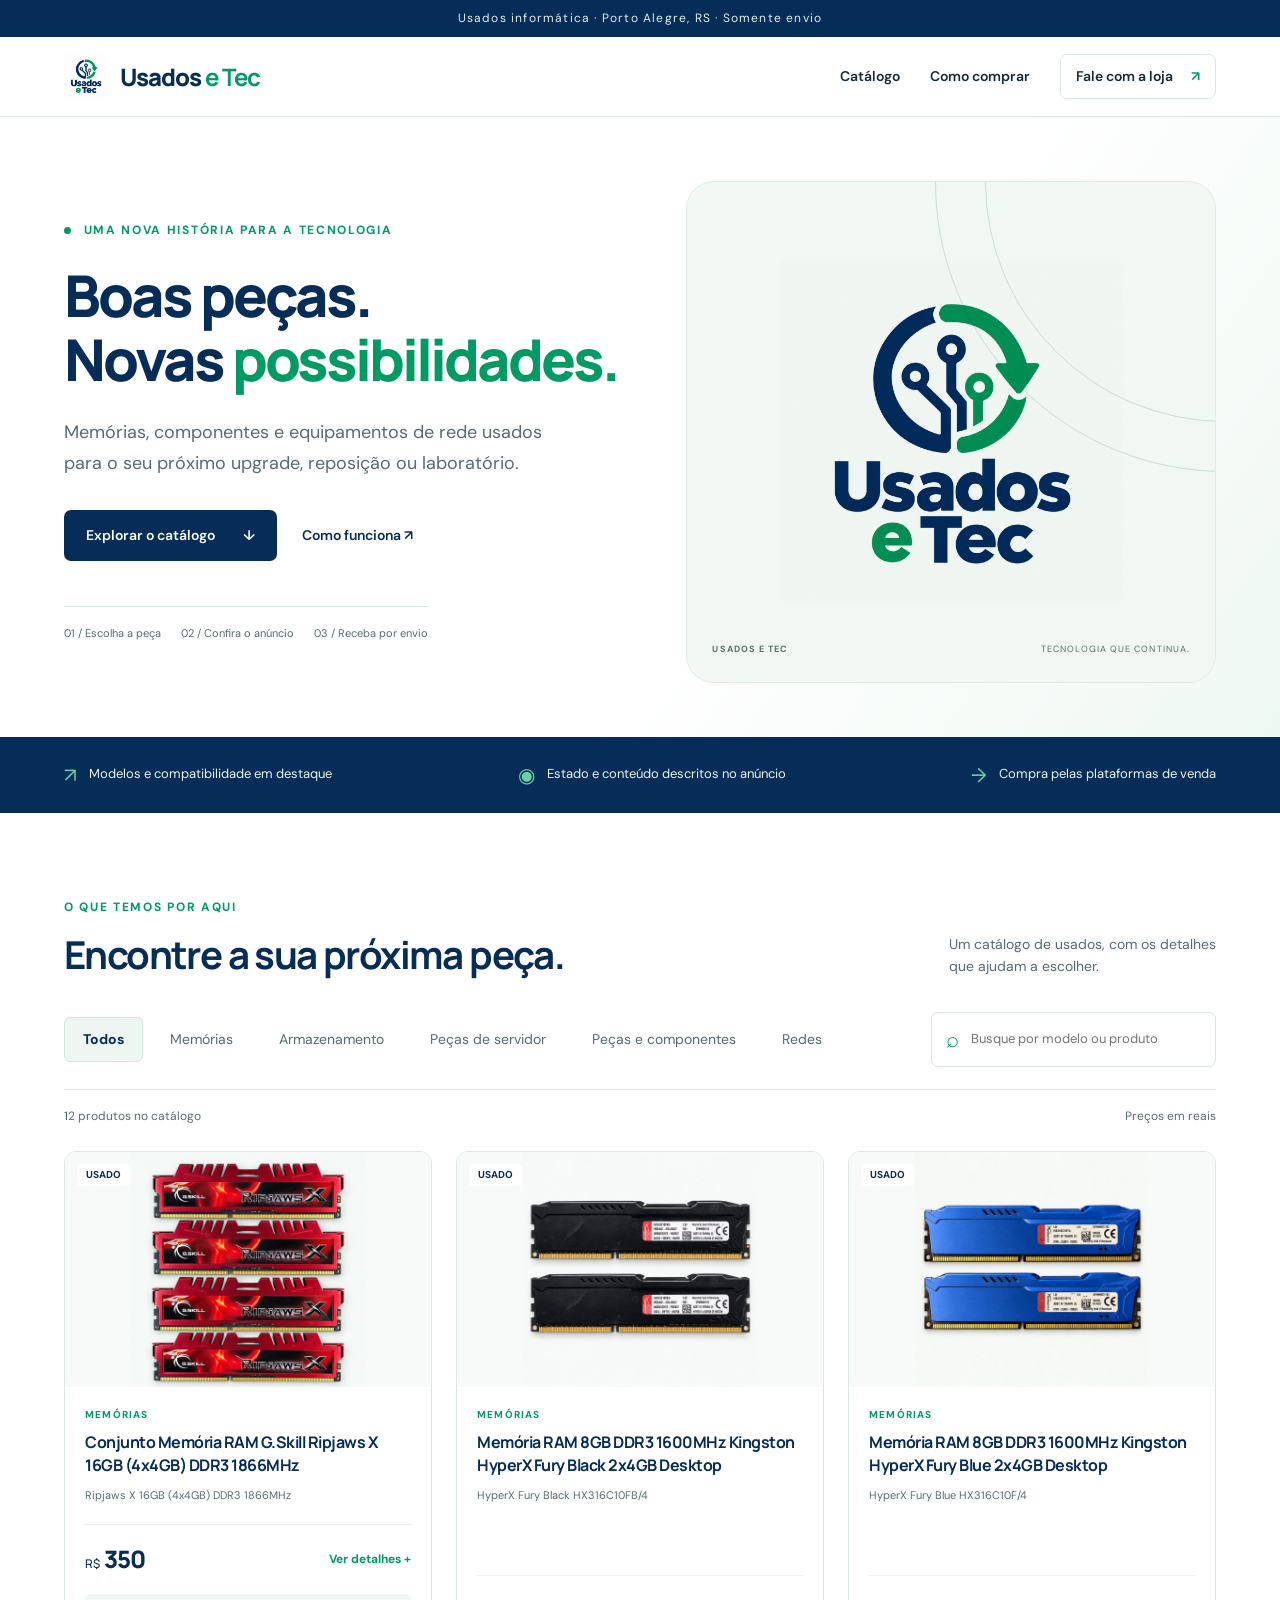
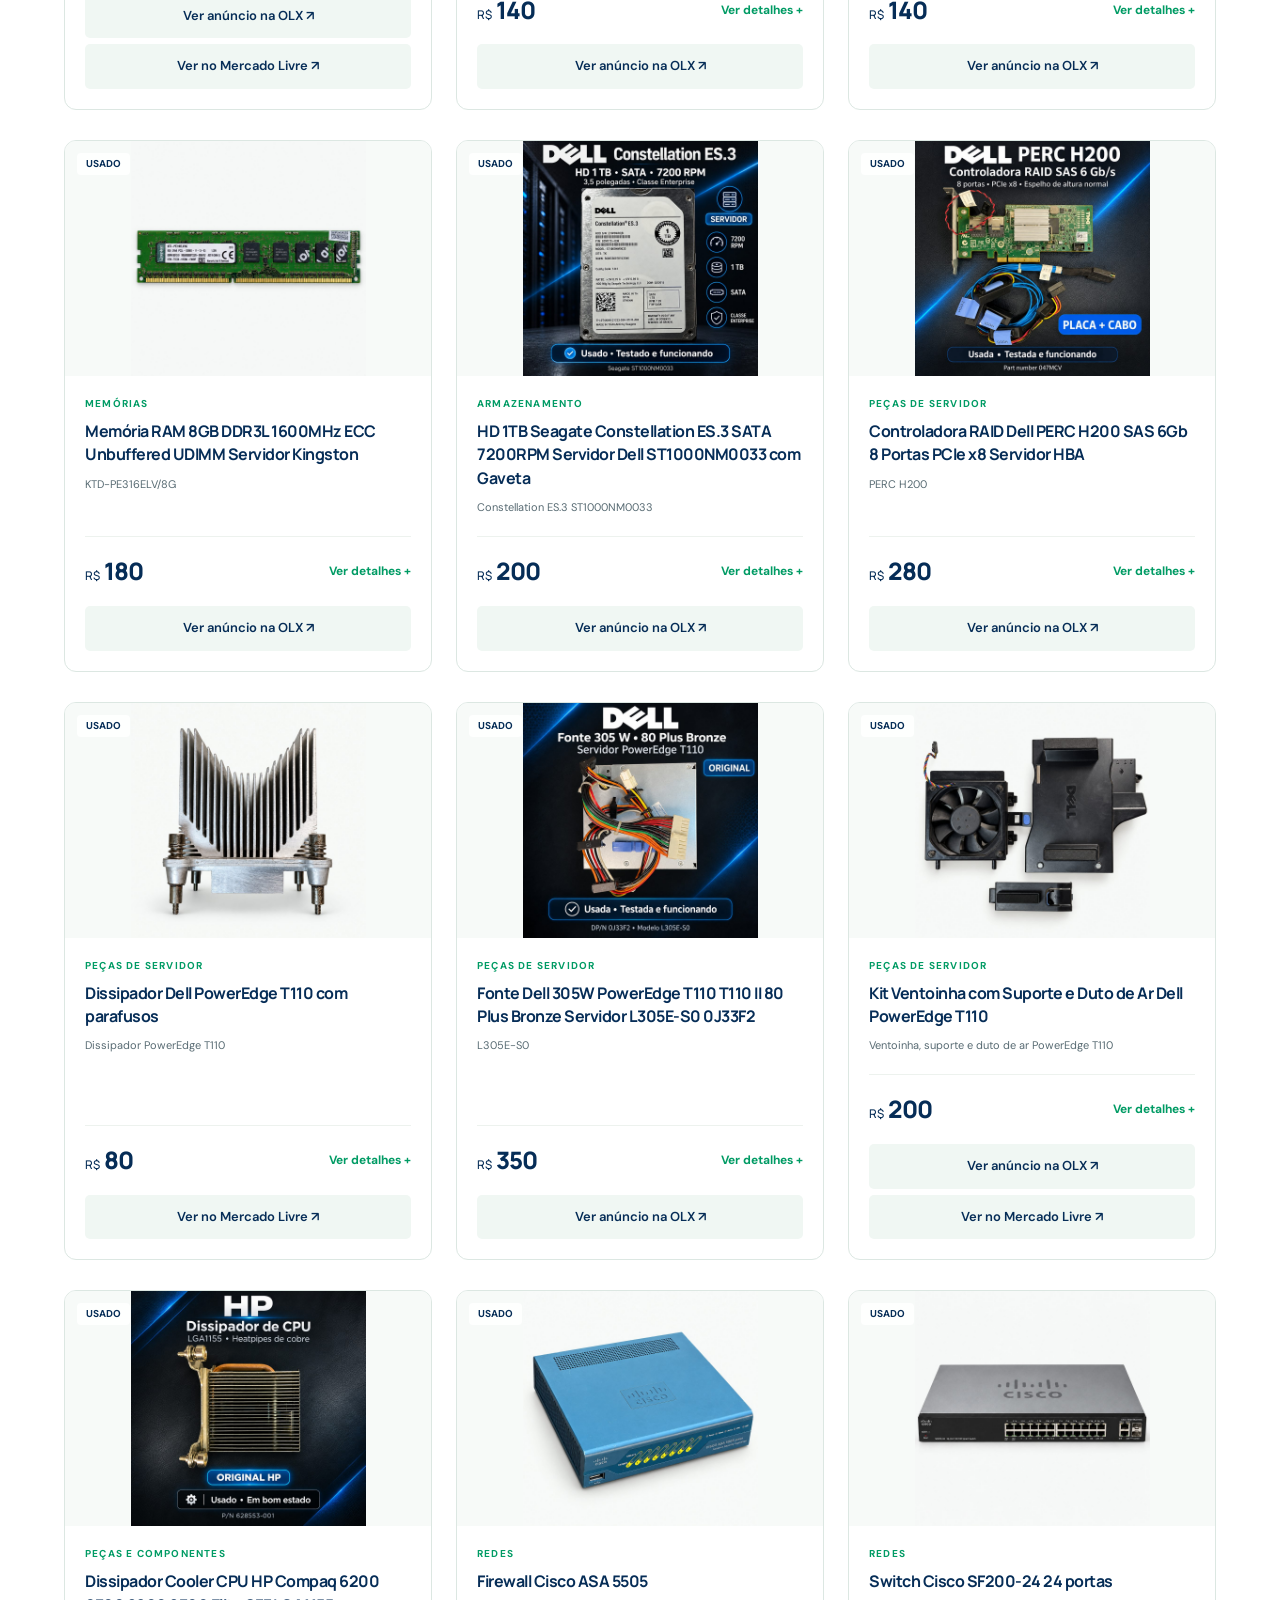
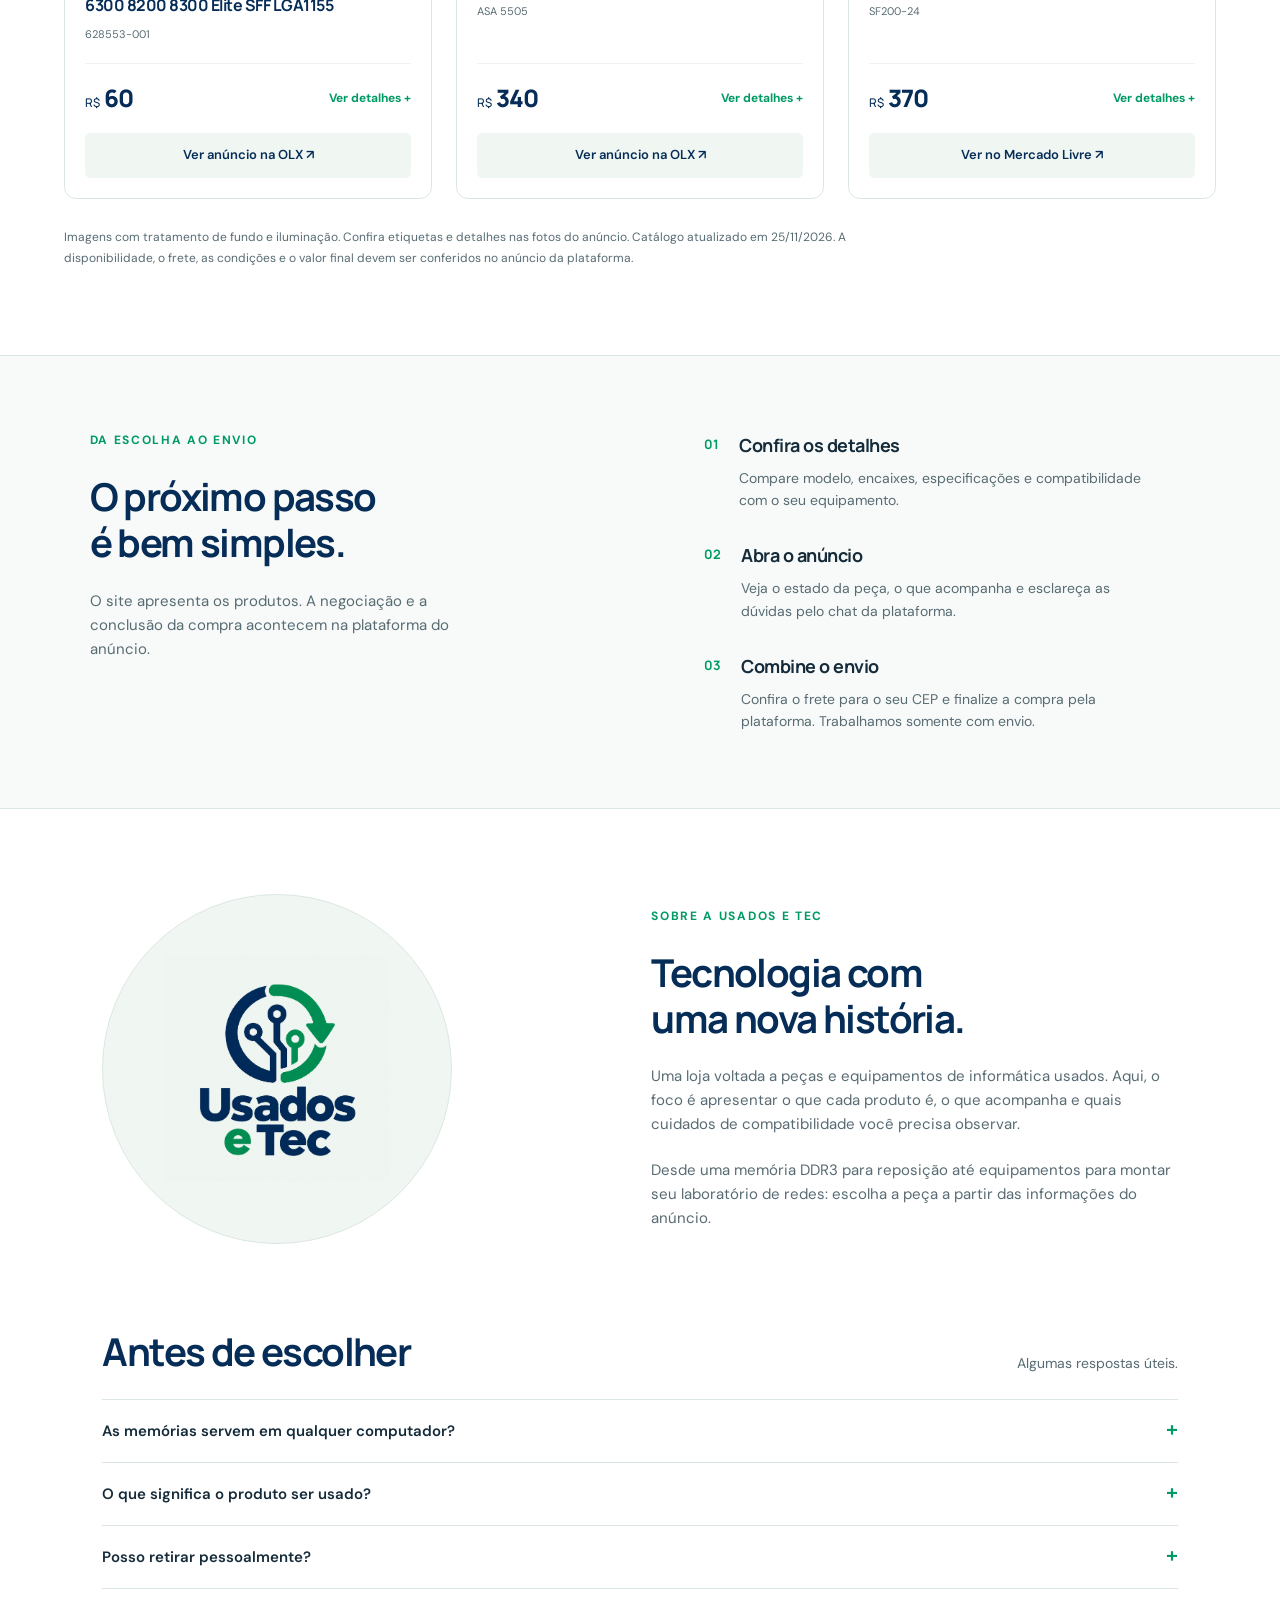
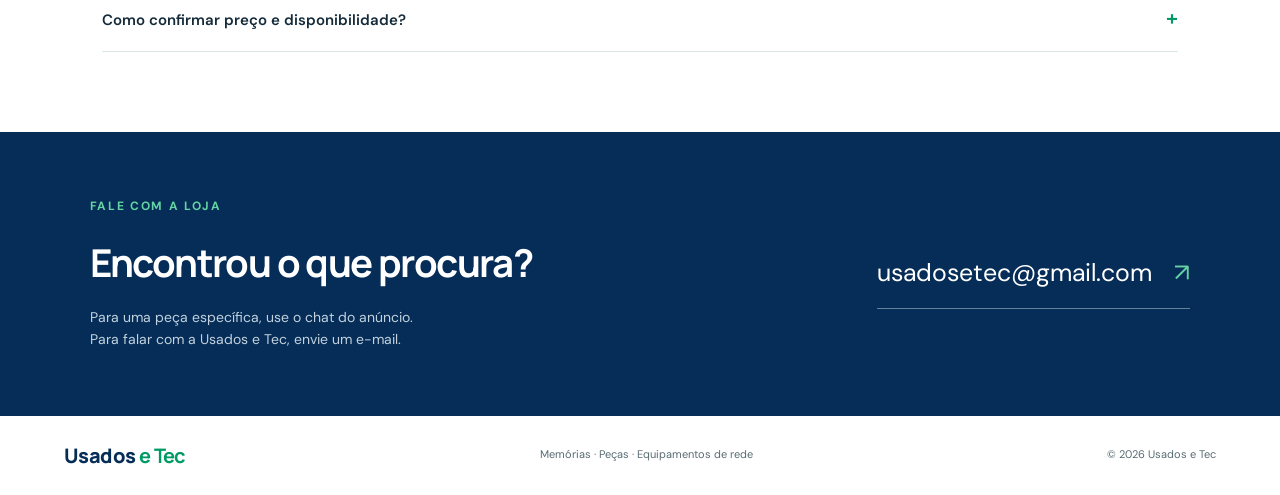
==== commit bf554909: "Devolução em 7 dias, data da oferta e link da categoria na trilha (Search Console)" ====
--- a/index.html
+++ b/index.html
@@ -9,7 +9,7 @@
 <main id="inicio">
 <section class="hero"><div class="hero-copy"><p class="eyebrow"><span></span> Uma nova história para a tecnologia</p><h1>Boas peças.<br>Novas <em>possibilidades.</em></h1><p class="lead">Memórias, componentes e equipamentos de rede usados para o seu próximo upgrade, reposição ou laboratório.</p><div class="hero-actions"><a class="button primary" href="#catalogo">Explorar o catálogo <span>↓</span></a><a class="text-link" href="#como-comprar">Como funciona ↗</a></div><div class="hero-foot"><span>01 / Escolha a peça</span><span>02 / Confira o anúncio</span><span>03 / Receba por envio</span></div></div><div class="hero-visual"><div class="orbit orbit-one"></div><div class="orbit orbit-two"></div><img class="hero-logo" src="assets/logo.png" alt="Usados e Tec"><span class="visual-caption">USADOS E TEC <span>TECNOLOGIA QUE CONTINUA.</span></span></div></section>
 <div class="principles"><p><span>↗</span> Modelos e compatibilidade em destaque</p><p><span>◉</span> Estado e conteúdo descritos no anúncio</p><p><span>→</span> Compra pelas plataformas de venda</p></div>
-<section id="catalogo" class="catalog-section"><div class="section-heading"><div><p class="eyebrow">O que temos por aqui</p><h2>Encontre a sua próxima peça.</h2></div><p>Um catálogo de usados, com os detalhes<br>que ajudam a escolher.</p></div><div class="catalog-controls"><div class="filters" role="group" aria-label="Filtrar por categoria"><button class="active" data-category="Todos" aria-pressed="true">Todos</button><button data-category="Memórias" aria-pressed="false">Memórias</button><button data-category="Armazenamento" aria-pressed="false">Armazenamento</button><button data-category="Peças de servidor" aria-pressed="false">Peças de servidor</button><button data-category="Peças e componentes" aria-pressed="false">Peças e componentes</button><button data-category="Redes" aria-pressed="false">Redes</button></div><label class="search"><span aria-hidden="true">⌕</span><input type="search" id="search" placeholder="Busque por modelo ou produto" aria-label="Buscar produtos"></label></div><div class="results-line"><p id="results" role="status" aria-live="polite">12 produtos no catálogo</p><span>Preços em reais</span></div><div class="product-grid" id="products"><article class="product" data-category="Memórias" data-search="Conjunto Memória RAM G.Skill Ripjaws X 16GB (4x4GB) DDR3 1866MHz Ripjaws X 16GB (4x4GB) DDR3 1866MHz G.Skill  Memórias"><a class="photo-button" href="produto/memoria-gskill-ripjaws-x-16gb-4x4gb-ddr3-1866.html"><img src="assets/produtos/memoria-gskill-ripjaws-x-16gb-4x4gb-ddr3-1866-1.jpg" alt="Conjunto Memória RAM G.Skill Ripjaws X 16GB (4x4GB) DDR3 1866MHz" loading="lazy"><span class="condition">USADO</span></a><div class="product-body"><p class="category">Memórias</p><h3><a href="produto/memoria-gskill-ripjaws-x-16gb-4x4gb-ddr3-1866.html">Conjunto Memória RAM G.Skill Ripjaws X 16GB (4x4GB) DDR3 1866MHz</a></h3><p class="model">Ripjaws X 16GB (4x4GB) DDR3 1866MHz</p><div class="card-bottom"><span class="price"><small>R$</small>350</span><a class="details-button" href="produto/memoria-gskill-ripjaws-x-16gb-4x4gb-ddr3-1866.html">Ver detalhes +</a></div><a class="ad-link" href="https://www.olx.com.br/vi/1551239840" target="_blank" rel="noopener">Ver anúncio na OLX ↗</a><a class="ad-link" href="https://produto.mercadolivre.com.br/MLB-5433893897" target="_blank" rel="noopener">Ver no Mercado Livre ↗</a></div></article><article class="product" data-category="Memórias" data-search="Memória RAM 8GB DDR3 1600MHz Kingston HyperX Fury Black 2x4GB Desktop HyperX Fury Black HX316C10FB/4 Kingston HX316C10FB/4 Memórias"><a class="photo-button" href="produto/hyperx-fury-preta-2x4gb.html"><img src="assets/produtos/hyperx-fury-preta-2x4gb-1.jpg" alt="Memória RAM 8GB DDR3 1600MHz Kingston HyperX Fury Black 2x4GB Desktop" loading="lazy"><span class="condition">USADO</span></a><div class="product-body"><p class="category">Memórias</p><h3><a href="produto/hyperx-fury-preta-2x4gb.html">Memória RAM 8GB DDR3 1600MHz Kingston HyperX Fury Black 2x4GB Desktop</a></h3><p class="model">HyperX Fury Black HX316C10FB/4</p><div class="card-bottom"><span class="price"><small>R$</small>140</span><a class="details-button" href="produto/hyperx-fury-preta-2x4gb.html">Ver detalhes +</a></div><a class="ad-link" href="https://www.olx.com.br/vi/1551238916" target="_blank" rel="noopener">Ver anúncio na OLX ↗</a></div></article><article class="product" data-category="Memórias" data-search="Memória RAM 8GB DDR3 1600MHz Kingston HyperX Fury Blue 2x4GB Desktop HyperX Fury Blue HX316C10F/4 Kingston HX316C10F/4 Memórias"><a class="photo-button" href="produto/hyperx-fury-azul-2x4gb.html"><img src="assets/produtos/hyperx-fury-azul-2x4gb-1.jpg" alt="Memória RAM 8GB DDR3 1600MHz Kingston HyperX Fury Blue 2x4GB Desktop" loading="lazy"><span class="condition">USADO</span></a><div class="product-body"><p class="category">Memórias</p><h3><a href="produto/hyperx-fury-azul-2x4gb.html">Memória RAM 8GB DDR3 1600MHz Kingston HyperX Fury Blue 2x4GB Desktop</a></h3><p class="model">HyperX Fury Blue HX316C10F/4</p><div class="card-bottom"><span class="price"><small>R$</small>140</span><a class="details-button" href="produto/hyperx-fury-azul-2x4gb.html">Ver detalhes +</a></div><a class="ad-link" href="https://www.olx.com.br/vi/1551242463" target="_blank" rel="noopener">Ver anúncio na OLX ↗</a></div></article><article class="product" data-category="Memórias" data-search="Memória RAM 8GB DDR3L 1600MHz ECC Unbuffered UDIMM Servidor Kingston KTD-PE316ELV/8G Kingston KTD-PE316ELV/8G Memórias"><a class="photo-button" href="produto/kingston-ecc-8gb-ktd-pe316elv.html"><img src="assets/produtos/kingston-ecc-8gb-ktd-pe316elv-1.jpg" alt="Memória RAM 8GB DDR3L 1600MHz ECC Unbuffered UDIMM Servidor Kingston" loading="lazy"><span class="condition">USADO</span></a><div class="product-body"><p class="category">Memórias</p><h3><a href="produto/kingston-ecc-8gb-ktd-pe316elv.html">Memória RAM 8GB DDR3L 1600MHz ECC Unbuffered UDIMM Servidor Kingston</a></h3><p class="model">KTD-PE316ELV/8G</p><div class="card-bottom"><span class="price"><small>R$</small>180</span><a class="details-button" href="produto/kingston-ecc-8gb-ktd-pe316elv.html">Ver detalhes +</a></div><a class="ad-link" href="https://www.olx.com.br/vi/1551113189" target="_blank" rel="noopener">Ver anúncio na OLX ↗</a></div></article><article class="product" data-category="Armazenamento" data-search="HD 1TB Seagate Constellation ES.3 SATA 7200RPM Servidor Dell ST1000NM0033 com Gaveta Constellation ES.3 ST1000NM0033 Seagate ST1000NM0033 Armazenamento"><a class="photo-button" href="produto/hd-seagate-constellation-es3-1tb.html"><img src="assets/produtos/hd-seagate-constellation-es3-1tb-1.jpg" alt="HD 1TB Seagate Constellation ES.3 SATA 7200RPM Servidor Dell ST1000NM0033 com Gaveta" loading="lazy"><span class="condition">USADO</span></a><div class="product-body"><p class="category">Armazenamento</p><h3><a href="produto/hd-seagate-constellation-es3-1tb.html">HD 1TB Seagate Constellation ES.3 SATA 7200RPM Servidor Dell ST1000NM0033 com Gaveta</a></h3><p class="model">Constellation ES.3 ST1000NM0033</p><div class="card-bottom"><span class="price"><small>R$</small>200</span><a class="details-button" href="produto/hd-seagate-constellation-es3-1tb.html">Ver detalhes +</a></div><a class="ad-link" href="https://www.olx.com.br/vi/1555475109" target="_blank" rel="noopener">Ver anúncio na OLX ↗</a></div></article><article class="product" data-category="Peças de servidor" data-search="Controladora RAID Dell PERC H200 SAS 6Gb 8 Portas PCIe x8 Servidor HBA PERC H200 Dell 047MCV Peças de servidor"><a class="photo-button" href="produto/controladora-dell-perc-h200.html"><img src="assets/produtos/controladora-dell-perc-h200-1.jpg" alt="Controladora RAID Dell PERC H200 SAS 6Gb 8 Portas PCIe x8 Servidor HBA" loading="lazy"><span class="condition">USADO</span></a><div class="product-body"><p class="category">Peças de servidor</p><h3><a href="produto/controladora-dell-perc-h200.html">Controladora RAID Dell PERC H200 SAS 6Gb 8 Portas PCIe x8 Servidor HBA</a></h3><p class="model">PERC H200</p><div class="card-bottom"><span class="price"><small>R$</small>280</span><a class="details-button" href="produto/controladora-dell-perc-h200.html">Ver detalhes +</a></div><a class="ad-link" href="https://www.olx.com.br/vi/1553845731" target="_blank" rel="noopener">Ver anúncio na OLX ↗</a></div></article><article class="product" data-category="Peças de servidor" data-search="Dissipador Dell PowerEdge T110 com parafusos Dissipador PowerEdge T110 Dell  Peças de servidor"><a class="photo-button" href="produto/dissipador-dell-poweredge-t110.html"><img src="assets/produtos/dissipador-dell-poweredge-t110-1.jpg" alt="Dissipador Dell PowerEdge T110 com parafusos" loading="lazy"><span class="condition">USADO</span></a><div class="product-body"><p class="category">Peças de servidor</p><h3><a href="produto/dissipador-dell-poweredge-t110.html">Dissipador Dell PowerEdge T110 com parafusos</a></h3><p class="model">Dissipador PowerEdge T110</p><div class="card-bottom"><span class="price"><small>R$</small>80</span><a class="details-button" href="produto/dissipador-dell-poweredge-t110.html">Ver detalhes +</a></div><a class="ad-link" href="https://produto.mercadolivre.com.br/MLB-7855555522" target="_blank" rel="noopener">Ver no Mercado Livre ↗</a></div></article><article class="product" data-category="Peças de servidor" data-search="Fonte Dell 305W PowerEdge T110 T110 II 80 Plus Bronze Servidor L305E-S0 0J33F2 L305E-S0 Dell 0J33F2 Peças de servidor"><a class="photo-button" href="produto/fonte-dell-l305e-s0.html"><img src="assets/produtos/fonte-dell-l305e-s0-1.jpg" alt="Fonte Dell 305W PowerEdge T110 T110 II 80 Plus Bronze Servidor L305E-S0 0J33F2" loading="lazy"><span class="condition">USADO</span></a><div class="product-body"><p class="category">Peças de servidor</p><h3><a href="produto/fonte-dell-l305e-s0.html">Fonte Dell 305W PowerEdge T110 T110 II 80 Plus Bronze Servidor L305E-S0 0J33F2</a></h3><p class="model">L305E-S0</p><div class="card-bottom"><span class="price"><small>R$</small>350</span><a class="details-button" href="produto/fonte-dell-l305e-s0.html">Ver detalhes +</a></div><a class="ad-link" href="https://www.olx.com.br/vi/1553847389" target="_blank" rel="noopener">Ver anúncio na OLX ↗</a></div></article><article class="product" data-category="Peças de servidor" data-search="Kit Ventoinha com Suporte e Duto de Ar Dell PowerEdge T110 Ventoinha, suporte e duto de ar PowerEdge T110 Dell  Peças de servidor"><a class="photo-button" href="produto/kit-ventoinha-duto-dell-poweredge-t110.html"><img src="assets/produtos/kit-ventoinha-duto-dell-poweredge-t110-1.jpg" alt="Kit Ventoinha com Suporte e Duto de Ar Dell PowerEdge T110" loading="lazy"><span class="condition">USADO</span></a><div class="product-body"><p class="category">Peças de servidor</p><h3><a href="produto/kit-ventoinha-duto-dell-poweredge-t110.html">Kit Ventoinha com Suporte e Duto de Ar Dell PowerEdge T110</a></h3><p class="model">Ventoinha, suporte e duto de ar PowerEdge T110</p><div class="card-bottom"><span class="price"><small>R$</small>200</span><a class="details-button" href="produto/kit-ventoinha-duto-dell-poweredge-t110.html">Ver detalhes +</a></div><a class="ad-link" href="https://www.olx.com.br/vi/1551110392" target="_blank" rel="noopener">Ver anúncio na OLX ↗</a><a class="ad-link" href="https://produto.mercadolivre.com.br/MLB-7855570958" target="_blank" rel="noopener">Ver no Mercado Livre ↗</a></div></article><article class="product" data-category="Peças e componentes" data-search="Dissipador Cooler CPU HP Compaq 6200 6300 8200 8300 Elite SFF LGA1155 628553-001 HP 628553-001 Peças e componentes"><a class="photo-button" href="produto/dissipador-hp-628553-001.html"><img src="assets/produtos/dissipador-hp-628553-001-1.jpg" alt="Dissipador Cooler CPU HP Compaq 6200 6300 8200 8300 Elite SFF LGA1155" loading="lazy"><span class="condition">USADO</span></a><div class="product-body"><p class="category">Peças e componentes</p><h3><a href="produto/dissipador-hp-628553-001.html">Dissipador Cooler CPU HP Compaq 6200 6300 8200 8300 Elite SFF LGA1155</a></h3><p class="model">628553-001</p><div class="card-bottom"><span class="price"><small>R$</small>60</span><a class="details-button" href="produto/dissipador-hp-628553-001.html">Ver detalhes +</a></div><a class="ad-link" href="https://www.olx.com.br/vi/1553870075" target="_blank" rel="noopener">Ver anúncio na OLX ↗</a></div></article><article class="product" data-category="Redes" data-search="Firewall Cisco ASA 5505 ASA 5505 Cisco ASA5505 Redes"><a class="photo-button" href="produto/firewall-cisco-asa-5505.html"><img src="assets/produtos/firewall-cisco-asa-5505-1.jpg" alt="Firewall Cisco ASA 5505" loading="lazy"><span class="condition">USADO</span></a><div class="product-body"><p class="category">Redes</p><h3><a href="produto/firewall-cisco-asa-5505.html">Firewall Cisco ASA 5505</a></h3><p class="model">ASA 5505</p><div class="card-bottom"><span class="price"><small>R$</small>340</span><a class="details-button" href="produto/firewall-cisco-asa-5505.html">Ver detalhes +</a></div><a class="ad-link" href="https://www.olx.com.br/vi/1551140521" target="_blank" rel="noopener">Ver anúncio na OLX ↗</a></div></article><article class="product" data-category="Redes" data-search="Switch Cisco SF200-24 24 portas SF200-24 Cisco SF200-24 Redes"><a class="photo-button" href="produto/switch-cisco-sf200-24.html"><img src="assets/produtos/switch-cisco-sf200-24-1.jpg" alt="Switch Cisco SF200-24 24 portas" loading="lazy"><span class="condition">USADO</span></a><div class="product-body"><p class="category">Redes</p><h3><a href="produto/switch-cisco-sf200-24.html">Switch Cisco SF200-24 24 portas</a></h3><p class="model">SF200-24</p><div class="card-bottom"><span class="price"><small>R$</small>370</span><a class="details-button" href="produto/switch-cisco-sf200-24.html">Ver detalhes +</a></div><a class="ad-link" href="https://produto.mercadolivre.com.br/MLB-5433871501" target="_blank" rel="noopener">Ver no Mercado Livre ↗</a></div></article></div><p class="catalog-note">Imagens com tratamento de fundo e iluminação. Confira etiquetas e detalhes nas fotos do anúncio. Catálogo atualizado em 24/11/2026. A disponibilidade, o frete, as condições e o valor final devem ser conferidos no anúncio da plataforma.</p></section>
+<section id="catalogo" class="catalog-section"><div class="section-heading"><div><p class="eyebrow">O que temos por aqui</p><h2>Encontre a sua próxima peça.</h2></div><p>Um catálogo de usados, com os detalhes<br>que ajudam a escolher.</p></div><div class="catalog-controls"><div class="filters" role="group" aria-label="Filtrar por categoria"><button class="active" data-category="Todos" aria-pressed="true">Todos</button><button data-category="Memórias" aria-pressed="false">Memórias</button><button data-category="Armazenamento" aria-pressed="false">Armazenamento</button><button data-category="Peças de servidor" aria-pressed="false">Peças de servidor</button><button data-category="Peças e componentes" aria-pressed="false">Peças e componentes</button><button data-category="Redes" aria-pressed="false">Redes</button></div><label class="search"><span aria-hidden="true">⌕</span><input type="search" id="search" placeholder="Busque por modelo ou produto" aria-label="Buscar produtos"></label></div><div class="results-line"><p id="results" role="status" aria-live="polite">12 produtos no catálogo</p><span>Preços em reais</span></div><div class="product-grid" id="products"><article class="product" data-category="Memórias" data-search="Conjunto Memória RAM G.Skill Ripjaws X 16GB (4x4GB) DDR3 1866MHz Ripjaws X 16GB (4x4GB) DDR3 1866MHz G.Skill  Memórias"><a class="photo-button" href="produto/memoria-gskill-ripjaws-x-16gb-4x4gb-ddr3-1866.html"><img src="assets/produtos/memoria-gskill-ripjaws-x-16gb-4x4gb-ddr3-1866-1.jpg" alt="Conjunto Memória RAM G.Skill Ripjaws X 16GB (4x4GB) DDR3 1866MHz" loading="lazy"><span class="condition">USADO</span></a><div class="product-body"><p class="category">Memórias</p><h3><a href="produto/memoria-gskill-ripjaws-x-16gb-4x4gb-ddr3-1866.html">Conjunto Memória RAM G.Skill Ripjaws X 16GB (4x4GB) DDR3 1866MHz</a></h3><p class="model">Ripjaws X 16GB (4x4GB) DDR3 1866MHz</p><div class="card-bottom"><span class="price"><small>R$</small>350</span><a class="details-button" href="produto/memoria-gskill-ripjaws-x-16gb-4x4gb-ddr3-1866.html">Ver detalhes +</a></div><a class="ad-link" href="https://www.olx.com.br/vi/1551239840" target="_blank" rel="noopener">Ver anúncio na OLX ↗</a><a class="ad-link" href="https://produto.mercadolivre.com.br/MLB-5433893897" target="_blank" rel="noopener">Ver no Mercado Livre ↗</a></div></article><article class="product" data-category="Memórias" data-search="Memória RAM 8GB DDR3 1600MHz Kingston HyperX Fury Black 2x4GB Desktop HyperX Fury Black HX316C10FB/4 Kingston HX316C10FB/4 Memórias"><a class="photo-button" href="produto/hyperx-fury-preta-2x4gb.html"><img src="assets/produtos/hyperx-fury-preta-2x4gb-1.jpg" alt="Memória RAM 8GB DDR3 1600MHz Kingston HyperX Fury Black 2x4GB Desktop" loading="lazy"><span class="condition">USADO</span></a><div class="product-body"><p class="category">Memórias</p><h3><a href="produto/hyperx-fury-preta-2x4gb.html">Memória RAM 8GB DDR3 1600MHz Kingston HyperX Fury Black 2x4GB Desktop</a></h3><p class="model">HyperX Fury Black HX316C10FB/4</p><div class="card-bottom"><span class="price"><small>R$</small>140</span><a class="details-button" href="produto/hyperx-fury-preta-2x4gb.html">Ver detalhes +</a></div><a class="ad-link" href="https://www.olx.com.br/vi/1551238916" target="_blank" rel="noopener">Ver anúncio na OLX ↗</a></div></article><article class="product" data-category="Memórias" data-search="Memória RAM 8GB DDR3 1600MHz Kingston HyperX Fury Blue 2x4GB Desktop HyperX Fury Blue HX316C10F/4 Kingston HX316C10F/4 Memórias"><a class="photo-button" href="produto/hyperx-fury-azul-2x4gb.html"><img src="assets/produtos/hyperx-fury-azul-2x4gb-1.jpg" alt="Memória RAM 8GB DDR3 1600MHz Kingston HyperX Fury Blue 2x4GB Desktop" loading="lazy"><span class="condition">USADO</span></a><div class="product-body"><p class="category">Memórias</p><h3><a href="produto/hyperx-fury-azul-2x4gb.html">Memória RAM 8GB DDR3 1600MHz Kingston HyperX Fury Blue 2x4GB Desktop</a></h3><p class="model">HyperX Fury Blue HX316C10F/4</p><div class="card-bottom"><span class="price"><small>R$</small>140</span><a class="details-button" href="produto/hyperx-fury-azul-2x4gb.html">Ver detalhes +</a></div><a class="ad-link" href="https://www.olx.com.br/vi/1551242463" target="_blank" rel="noopener">Ver anúncio na OLX ↗</a></div></article><article class="product" data-category="Memórias" data-search="Memória RAM 8GB DDR3L 1600MHz ECC Unbuffered UDIMM Servidor Kingston KTD-PE316ELV/8G Kingston KTD-PE316ELV/8G Memórias"><a class="photo-button" href="produto/kingston-ecc-8gb-ktd-pe316elv.html"><img src="assets/produtos/kingston-ecc-8gb-ktd-pe316elv-1.jpg" alt="Memória RAM 8GB DDR3L 1600MHz ECC Unbuffered UDIMM Servidor Kingston" loading="lazy"><span class="condition">USADO</span></a><div class="product-body"><p class="category">Memórias</p><h3><a href="produto/kingston-ecc-8gb-ktd-pe316elv.html">Memória RAM 8GB DDR3L 1600MHz ECC Unbuffered UDIMM Servidor Kingston</a></h3><p class="model">KTD-PE316ELV/8G</p><div class="card-bottom"><span class="price"><small>R$</small>180</span><a class="details-button" href="produto/kingston-ecc-8gb-ktd-pe316elv.html">Ver detalhes +</a></div><a class="ad-link" href="https://www.olx.com.br/vi/1551113189" target="_blank" rel="noopener">Ver anúncio na OLX ↗</a></div></article><article class="product" data-category="Armazenamento" data-search="HD 1TB Seagate Constellation ES.3 SATA 7200RPM Servidor Dell ST1000NM0033 com Gaveta Constellation ES.3 ST1000NM0033 Seagate ST1000NM0033 Armazenamento"><a class="photo-button" href="produto/hd-seagate-constellation-es3-1tb.html"><img src="assets/produtos/hd-seagate-constellation-es3-1tb-1.jpg" alt="HD 1TB Seagate Constellation ES.3 SATA 7200RPM Servidor Dell ST1000NM0033 com Gaveta" loading="lazy"><span class="condition">USADO</span></a><div class="product-body"><p class="category">Armazenamento</p><h3><a href="produto/hd-seagate-constellation-es3-1tb.html">HD 1TB Seagate Constellation ES.3 SATA 7200RPM Servidor Dell ST1000NM0033 com Gaveta</a></h3><p class="model">Constellation ES.3 ST1000NM0033</p><div class="card-bottom"><span class="price"><small>R$</small>200</span><a class="details-button" href="produto/hd-seagate-constellation-es3-1tb.html">Ver detalhes +</a></div><a class="ad-link" href="https://www.olx.com.br/vi/1555475109" target="_blank" rel="noopener">Ver anúncio na OLX ↗</a></div></article><article class="product" data-category="Peças de servidor" data-search="Controladora RAID Dell PERC H200 SAS 6Gb 8 Portas PCIe x8 Servidor HBA PERC H200 Dell 047MCV Peças de servidor"><a class="photo-button" href="produto/controladora-dell-perc-h200.html"><img src="assets/produtos/controladora-dell-perc-h200-1.jpg" alt="Controladora RAID Dell PERC H200 SAS 6Gb 8 Portas PCIe x8 Servidor HBA" loading="lazy"><span class="condition">USADO</span></a><div class="product-body"><p class="category">Peças de servidor</p><h3><a href="produto/controladora-dell-perc-h200.html">Controladora RAID Dell PERC H200 SAS 6Gb 8 Portas PCIe x8 Servidor HBA</a></h3><p class="model">PERC H200</p><div class="card-bottom"><span class="price"><small>R$</small>280</span><a class="details-button" href="produto/controladora-dell-perc-h200.html">Ver detalhes +</a></div><a class="ad-link" href="https://www.olx.com.br/vi/1553845731" target="_blank" rel="noopener">Ver anúncio na OLX ↗</a></div></article><article class="product" data-category="Peças de servidor" data-search="Dissipador Dell PowerEdge T110 com parafusos Dissipador PowerEdge T110 Dell  Peças de servidor"><a class="photo-button" href="produto/dissipador-dell-poweredge-t110.html"><img src="assets/produtos/dissipador-dell-poweredge-t110-1.jpg" alt="Dissipador Dell PowerEdge T110 com parafusos" loading="lazy"><span class="condition">USADO</span></a><div class="product-body"><p class="category">Peças de servidor</p><h3><a href="produto/dissipador-dell-poweredge-t110.html">Dissipador Dell PowerEdge T110 com parafusos</a></h3><p class="model">Dissipador PowerEdge T110</p><div class="card-bottom"><span class="price"><small>R$</small>80</span><a class="details-button" href="produto/dissipador-dell-poweredge-t110.html">Ver detalhes +</a></div><a class="ad-link" href="https://produto.mercadolivre.com.br/MLB-7855555522" target="_blank" rel="noopener">Ver no Mercado Livre ↗</a></div></article><article class="product" data-category="Peças de servidor" data-search="Fonte Dell 305W PowerEdge T110 T110 II 80 Plus Bronze Servidor L305E-S0 0J33F2 L305E-S0 Dell 0J33F2 Peças de servidor"><a class="photo-button" href="produto/fonte-dell-l305e-s0.html"><img src="assets/produtos/fonte-dell-l305e-s0-1.jpg" alt="Fonte Dell 305W PowerEdge T110 T110 II 80 Plus Bronze Servidor L305E-S0 0J33F2" loading="lazy"><span class="condition">USADO</span></a><div class="product-body"><p class="category">Peças de servidor</p><h3><a href="produto/fonte-dell-l305e-s0.html">Fonte Dell 305W PowerEdge T110 T110 II 80 Plus Bronze Servidor L305E-S0 0J33F2</a></h3><p class="model">L305E-S0</p><div class="card-bottom"><span class="price"><small>R$</small>350</span><a class="details-button" href="produto/fonte-dell-l305e-s0.html">Ver detalhes +</a></div><a class="ad-link" href="https://www.olx.com.br/vi/1553847389" target="_blank" rel="noopener">Ver anúncio na OLX ↗</a></div></article><article class="product" data-category="Peças de servidor" data-search="Kit Ventoinha com Suporte e Duto de Ar Dell PowerEdge T110 Ventoinha, suporte e duto de ar PowerEdge T110 Dell  Peças de servidor"><a class="photo-button" href="produto/kit-ventoinha-duto-dell-poweredge-t110.html"><img src="assets/produtos/kit-ventoinha-duto-dell-poweredge-t110-1.jpg" alt="Kit Ventoinha com Suporte e Duto de Ar Dell PowerEdge T110" loading="lazy"><span class="condition">USADO</span></a><div class="product-body"><p class="category">Peças de servidor</p><h3><a href="produto/kit-ventoinha-duto-dell-poweredge-t110.html">Kit Ventoinha com Suporte e Duto de Ar Dell PowerEdge T110</a></h3><p class="model">Ventoinha, suporte e duto de ar PowerEdge T110</p><div class="card-bottom"><span class="price"><small>R$</small>200</span><a class="details-button" href="produto/kit-ventoinha-duto-dell-poweredge-t110.html">Ver detalhes +</a></div><a class="ad-link" href="https://www.olx.com.br/vi/1551110392" target="_blank" rel="noopener">Ver anúncio na OLX ↗</a><a class="ad-link" href="https://produto.mercadolivre.com.br/MLB-7855570958" target="_blank" rel="noopener">Ver no Mercado Livre ↗</a></div></article><article class="product" data-category="Peças e componentes" data-search="Dissipador Cooler CPU HP Compaq 6200 6300 8200 8300 Elite SFF LGA1155 628553-001 HP 628553-001 Peças e componentes"><a class="photo-button" href="produto/dissipador-hp-628553-001.html"><img src="assets/produtos/dissipador-hp-628553-001-1.jpg" alt="Dissipador Cooler CPU HP Compaq 6200 6300 8200 8300 Elite SFF LGA1155" loading="lazy"><span class="condition">USADO</span></a><div class="product-body"><p class="category">Peças e componentes</p><h3><a href="produto/dissipador-hp-628553-001.html">Dissipador Cooler CPU HP Compaq 6200 6300 8200 8300 Elite SFF LGA1155</a></h3><p class="model">628553-001</p><div class="card-bottom"><span class="price"><small>R$</small>60</span><a class="details-button" href="produto/dissipador-hp-628553-001.html">Ver detalhes +</a></div><a class="ad-link" href="https://www.olx.com.br/vi/1553870075" target="_blank" rel="noopener">Ver anúncio na OLX ↗</a></div></article><article class="product" data-category="Redes" data-search="Firewall Cisco ASA 5505 ASA 5505 Cisco ASA5505 Redes"><a class="photo-button" href="produto/firewall-cisco-asa-5505.html"><img src="assets/produtos/firewall-cisco-asa-5505-1.jpg" alt="Firewall Cisco ASA 5505" loading="lazy"><span class="condition">USADO</span></a><div class="product-body"><p class="category">Redes</p><h3><a href="produto/firewall-cisco-asa-5505.html">Firewall Cisco ASA 5505</a></h3><p class="model">ASA 5505</p><div class="card-bottom"><span class="price"><small>R$</small>340</span><a class="details-button" href="produto/firewall-cisco-asa-5505.html">Ver detalhes +</a></div><a class="ad-link" href="https://www.olx.com.br/vi/1551140521" target="_blank" rel="noopener">Ver anúncio na OLX ↗</a></div></article><article class="product" data-category="Redes" data-search="Switch Cisco SF200-24 24 portas SF200-24 Cisco SF200-24 Redes"><a class="photo-button" href="produto/switch-cisco-sf200-24.html"><img src="assets/produtos/switch-cisco-sf200-24-1.jpg" alt="Switch Cisco SF200-24 24 portas" loading="lazy"><span class="condition">USADO</span></a><div class="product-body"><p class="category">Redes</p><h3><a href="produto/switch-cisco-sf200-24.html">Switch Cisco SF200-24 24 portas</a></h3><p class="model">SF200-24</p><div class="card-bottom"><span class="price"><small>R$</small>370</span><a class="details-button" href="produto/switch-cisco-sf200-24.html">Ver detalhes +</a></div><a class="ad-link" href="https://produto.mercadolivre.com.br/MLB-5433871501" target="_blank" rel="noopener">Ver no Mercado Livre ↗</a></div></article></div><p class="catalog-note">Imagens com tratamento de fundo e iluminação. Confira etiquetas e detalhes nas fotos do anúncio. Catálogo atualizado em 25/11/2026. A disponibilidade, o frete, as condições e o valor final devem ser conferidos no anúncio da plataforma.</p></section>
 <section class="how-section" id="como-comprar"><div><p class="eyebrow">Da escolha ao envio</p><h2>O próximo passo<br>é bem simples.</h2><p>O site apresenta os produtos. A negociação e a conclusão da compra acontecem na plataforma do anúncio.</p></div><ol><li><span>01</span><div><h3>Confira os detalhes</h3><p>Compare modelo, encaixes, especificações e compatibilidade com o seu equipamento.</p></div></li><li><span>02</span><div><h3>Abra o anúncio</h3><p>Veja o estado da peça, o que acompanha e esclareça as dúvidas pelo chat da plataforma.</p></div></li><li><span>03</span><div><h3>Combine o envio</h3><p>Confira o frete para o seu CEP e finalize a compra pela plataforma. Trabalhamos somente com envio.</p></div></li></ol></section>
 <section class="about"><div class="about-mark"><img src="assets/logo.png" alt="Marca Usados e Tec" loading="lazy"></div><div><p class="eyebrow">Sobre a Usados e Tec</p><h2>Tecnologia com<br>uma nova história.</h2><p>Uma loja voltada a peças e equipamentos de informática usados. Aqui, o foco é apresentar o que cada produto é, o que acompanha e quais cuidados de compatibilidade você precisa observar.</p><p>Desde uma memória DDR3 para reposição até equipamentos para montar seu laboratório de redes: escolha a peça a partir das informações do anúncio.</p></div></section>
 <section class="faq"><div class="section-heading"><h2>Antes de escolher</h2><p>Algumas respostas úteis.</p></div><details><summary>As memórias servem em qualquer computador?</summary><p>Não. Confira o padrão DDR, formato, capacidade, tensão e suporte da placa-mãe e do processador. Módulos ECC UDIMM exigem equipamentos compatíveis e não substituem automaticamente memórias comuns ou RDIMM.</p></details><details><summary>O que significa o produto ser usado?</summary><p>As peças podem apresentar marcas de uso. O estado, os testes informados e o conteúdo de cada kit estão descritos nos anúncios. Confira essas informações e tire dúvidas antes de comprar.</p></details><details><summary>Posso retirar pessoalmente?</summary><p>A loja trabalha somente com envio. Veja as opções e o custo de frete na plataforma do anúncio.</p></details><details><summary>Como confirmar preço e disponibilidade?</summary><p>Abra o anúncio do produto para consultar as condições atuais. O catálogo é uma apresentação dos itens e pode levar algum tempo para refletir uma venda ou alteração de preço.</p></details></section>
